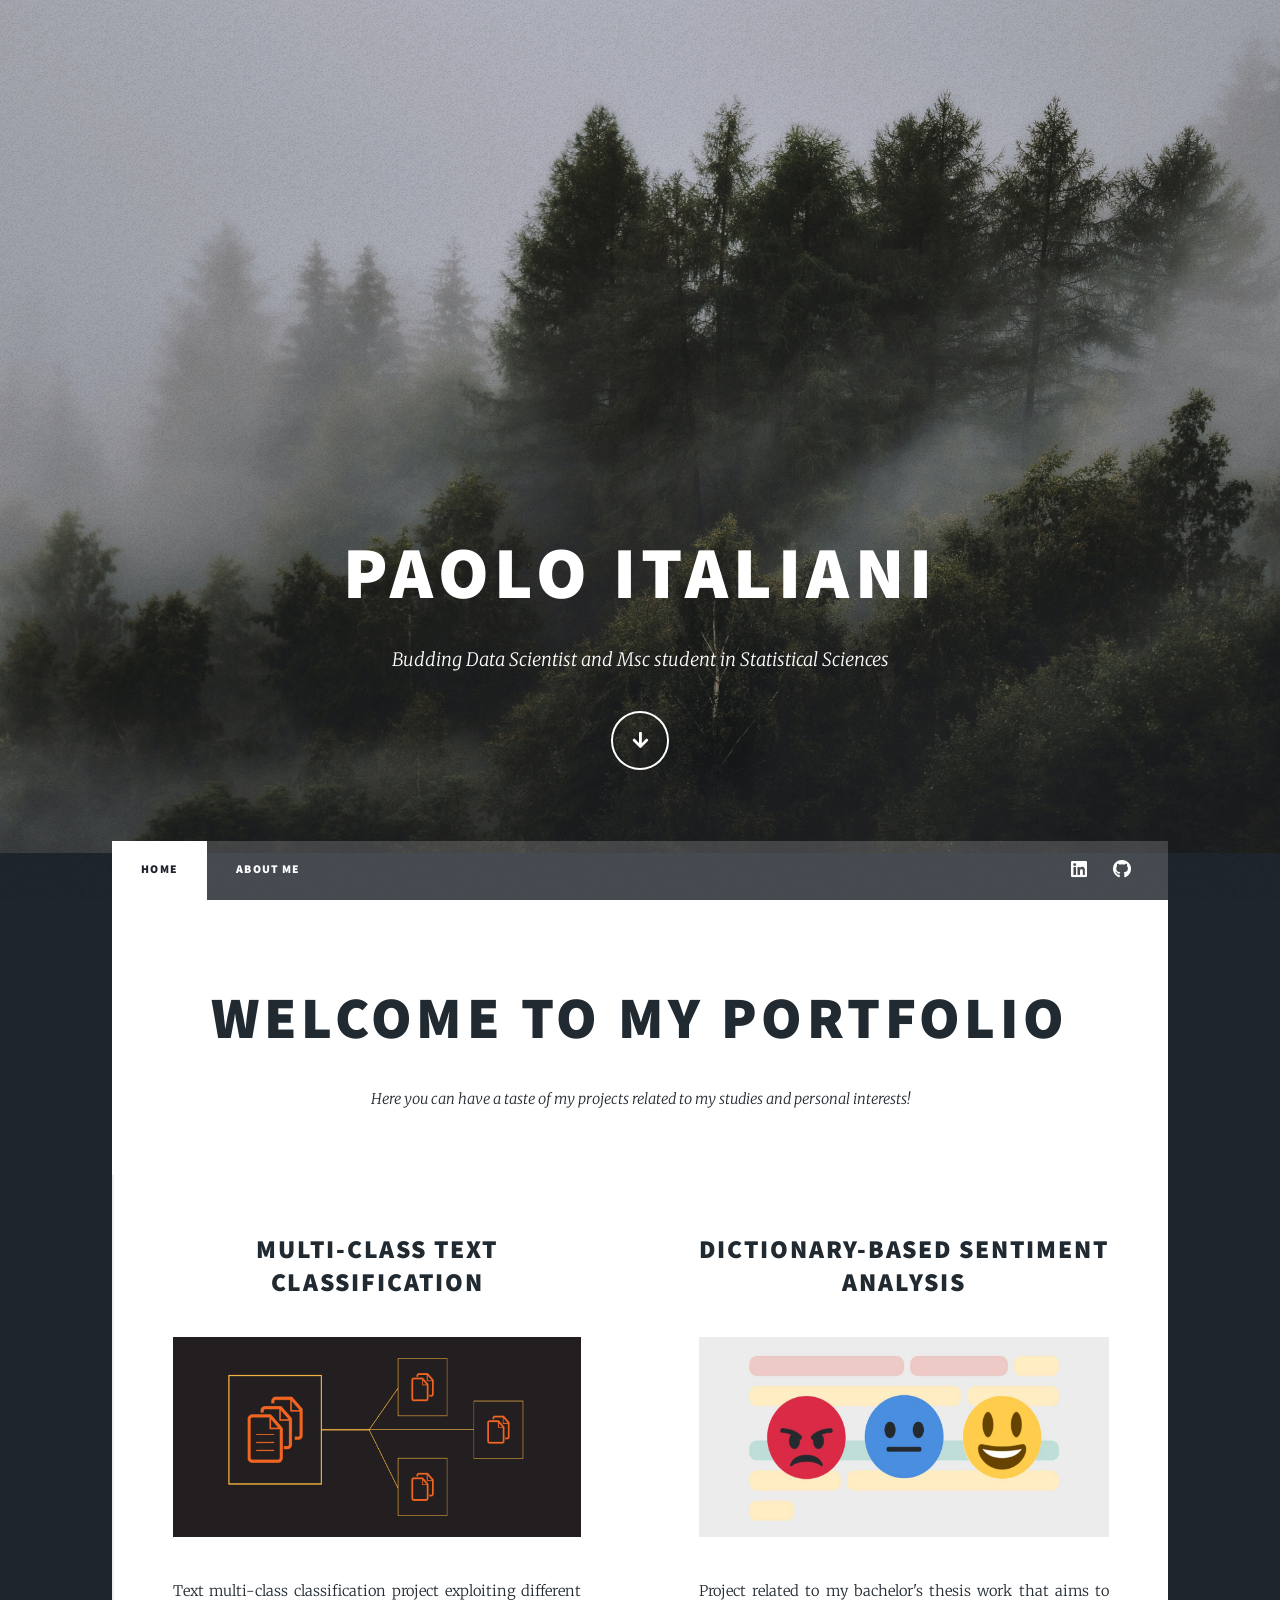
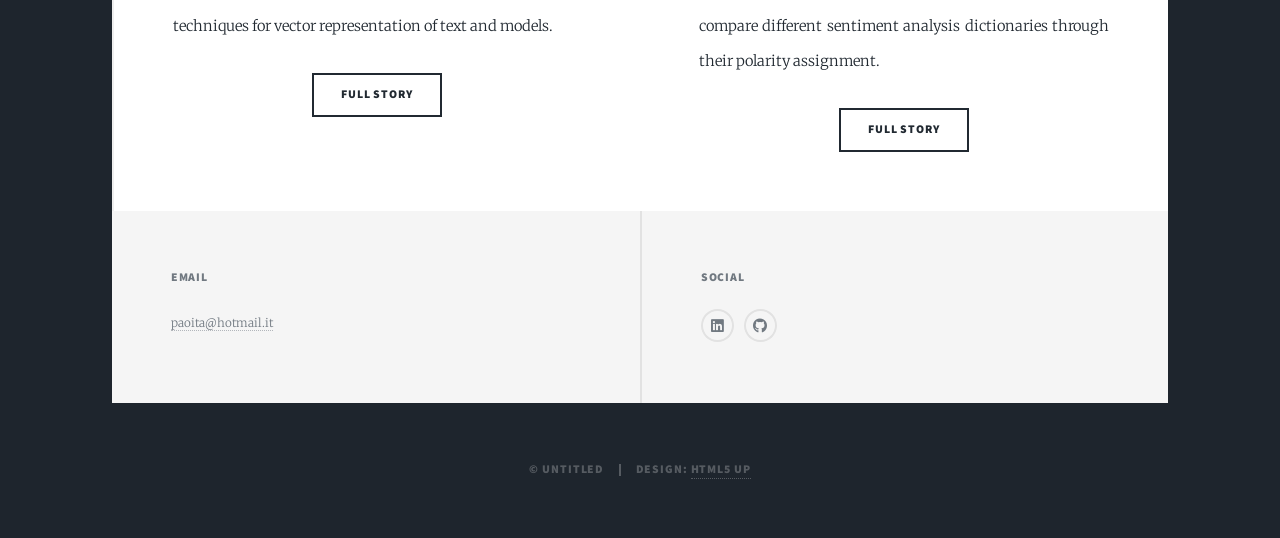
==== index.html @ e1da65ba "Add files via upload" ====
<!DOCTYPE HTML>
<!--
	Massively by HTML5 UP
	html5up.net | @ajlkn
	Free for personal and commercial use under the CCA 3.0 license (html5up.net/license)
-->
<html>
	<head>
		<title>Home</title>
		<meta charset="utf-8" />
		<meta name="viewport" content="width=device-width, initial-scale=1, user-scalable=no" />
		<link rel="stylesheet" href="assets/css/main.css" />
		<noscript><link rel="stylesheet" href="assets/css/noscript.css" /></noscript>
	</head>
	<body class="is-preload">

		<!-- Wrapper -->
			<div id="wrapper" class="fade-in">

				<!-- Intro -->
					<div id="intro">
						<h1>Paolo Italiani</h1>
						<p>Budding Data Scientist and Msc student in Statistical Sciences</p>
						<ul class="actions">
							<li><a href="#header" class="button icon solid solo fa-arrow-down scrolly">Continue</a></li>
						</ul>
					</div>

				

				<!-- Nav -->
					<nav id="nav">
						<ul class="links">
							<li class="active"><a href="index.html">home</a></li>
							<li><a href="about_me.html">about me</a></li>
						</ul>
						<ul class="icons">
							<li><a href="https://www.linkedin.com/in/paolo-italiani-957913203/" class="icon brands fa-linkedin"><span class="label">Linkedin</span></a></li>
							<li><a href="https://github.com/paoloitaliani" class="icon brands fa-github"><span class="label">GitHub</span></a></li>
						</ul>
					</nav>

				<!-- Main -->
				
					<div id="main">

						<!-- Featured Post -->
							<article class="post featured">
								<header class="major">
									<h2><a>Welcome to my portfolio</a></h2>
									<p>Here you can have a taste of my projects related to my studies and personal interests!<br />
									</p>
								</header>
								
							</article>

							
				

						<!-- Posts -->

						
							<section class="posts">
							
								<style>

									img {
										height: 200px; 
										
		
									}
								</style>

								<article>
									<header>
									
									
										
										<h2><a href="text_class.html">Multi-Class Text Classification<br />
										</a></h2>
									</header>
									<a href="text_class.html" class="image fit"><img src="images/Image1.jpg"  alt="" /></a>
									<p>Text multi-class classification project exploiting different techniques for vector representation of text and models.</p>
									<ul class="actions special">
										<li><a href="text_class.html" class="button">Full Story</a></li>
									</ul>
								</article>
								<article>
									<header>
										
										<h2><a href="sentanalysis.html">Dictionary-Based Sentiment Analysis</a></h2>
									</header>
									<a href="sentanalysis.html" class="image fit"><img src="images/image2.jpg"  alt="" /></a>
									<p>Project related to my bachelor's thesis work that aims to compare different sentiment analysis dictionaries through their polarity assignment.</p>
									<ul class="actions special">
										<li><a href="sentanalysis.html" class="button">Full Story</a></li>
									</ul>
								</article>
								
							</section>

						

					</div>

				<!-- Footer -->
					<footer id="footer">
						
							
					
							<section>
								<h3>Email</h3>
								<p><a href="#">paoita@hotmail.it</a></p>
							</section>
							<section>
								<h3>Social</h3>
								<ul class="icons alt">
									<li><a href="https://www.linkedin.com/in/paolo-italiani-957913203/" class="icon brands alt fa-linkedin"><span class="label">Linkedin</span></a></li>
									<li><a href="https://github.com/paoloitaliani" class="icon brands alt fa-github"><span class="label">GitHub</span></a></li>
								</ul>
							</section>
						</section>
					</footer>

				<!-- Copyright -->
					<div id="copyright">
						<ul><li>&copy; Untitled</li><li>Design: <a href="https://html5up.net">HTML5 UP</a></li></ul>
					</div>

			</div>

		<!-- Scripts -->
			<script src="assets/js/jquery.min.js"></script>
			<script src="assets/js/jquery.scrollex.min.js"></script>
			<script src="assets/js/jquery.scrolly.min.js"></script>
			<script src="assets/js/browser.min.js"></script>
			<script src="assets/js/breakpoints.min.js"></script>
			<script src="assets/js/util.js"></script>
			<script src="assets/js/main.js"></script>

	</body>
</html>
---- assets/css/main.css ----
@import url(fontawesome-all.min.css);
@import url("https://fonts.googleapis.com/css?family=Merriweather:300,700,300italic,700italic|Source+Sans+Pro:900");

/*
	Massively by HTML5 UP
	html5up.net | @ajlkn
	Free for personal and commercial use under the CCA 3.0 license (html5up.net/license)
*/

html, body, div, span, applet, object,
iframe, h1, h2, h3, h4, h5, h6, p, blockquote,
pre, a, abbr, acronym, address, big, cite,
code, del, dfn, em, img, ins, kbd, q, s, samp,
small, strike, strong, sub, sup, tt, var, b,
u, i, center, dl, dt, dd, ol, ul, li, fieldset,
form, label, legend, table, caption, tbody,
tfoot, thead, tr, th, td, article, aside,
canvas, details, embed, figure, figcaption,
footer, header, hgroup, menu, nav, output, ruby,
section, summary, time, mark, audio, video {
	margin: 0;
	padding: 0;
	border: 0;
	font-size: 100%;
	font: inherit;
	vertical-align: baseline;}

article, aside, details, figcaption, figure,
footer, header, hgroup, menu, nav, section {
	display: block;}

body {
	line-height: 1;
}

ol, ul {
	list-style: none;
}

blockquote, q {
	quotes: none;
}

	blockquote:before, blockquote:after, q:before, q:after {
		content: '';
		content: none;
	}

table {
	border-collapse: collapse;
	border-spacing: 0;
}

body {
	-webkit-text-size-adjust: none;
}

mark {
	background-color: transparent;
	color: inherit;
}

input::-moz-focus-inner {
	border: 0;
	padding: 0;
}

input, select, textarea {
	-moz-appearance: none;
	-webkit-appearance: none;
	-ms-appearance: none;
	appearance: none;
}

/* Basic */

	@-ms-viewport {
		width: device-width;
	}

	body {
		-ms-overflow-style: scrollbar;
	}

	@media screen and (max-width: 480px) {

		html, body {
			min-width: 320px;
		}

	}

	html {
		box-sizing: border-box;
	}

	*, *:before, *:after {
		box-sizing: inherit;
	}

	body {
		background-color: #1e252d;
	}

		body.is-preload *, body.is-preload *:before, body.is-preload *:after {
			-moz-animation: none !important;
			-webkit-animation: none !important;
			-ms-animation: none !important;
			animation: none !important;
			-moz-transition: none !important;
			-webkit-transition: none !important;
			-ms-transition: none !important;
			transition: none !important;
		}

/* Type */

	html {
		font-size: 16pt;
	}

		@media screen and (max-width: 1680px) {

			html {
				font-size: 12pt;
			}

		}

		@media screen and (max-width: 1280px) {

			html {
				font-size: 11pt;
			}

		}

		@media screen and (max-width: 360px) {

			html {
				font-size: 10pt;
			}

		}

	body {
		color: #212931;
	}

	body, input, select, textarea {
		font-family: "Merriweather", Georgia, serif;
		font-weight: 300;
		font-size: 1rem;
		line-height: 2.375;
	}

	a {
		-moz-transition: color 0.2s ease-in-out, background-color 0.2s ease-in-out, border-color 0.2s ease-in-out, box-shadow 0.2s ease-in-out;
		-webkit-transition: color 0.2s ease-in-out, background-color 0.2s ease-in-out, border-color 0.2s ease-in-out, box-shadow 0.2s ease-in-out;
		-ms-transition: color 0.2s ease-in-out, background-color 0.2s ease-in-out, border-color 0.2s ease-in-out, box-shadow 0.2s ease-in-out;
		transition: color 0.2s ease-in-out, background-color 0.2s ease-in-out, border-color 0.2s ease-in-out, box-shadow 0.2s ease-in-out;
		border-bottom: dotted 1px;
		text-decoration: none;
	}

		a:hover {
			border-bottom-color: transparent;
		}

	strong, b {
		font-weight: 600;
	}

	em, i {
		font-style: italic;
	}

	p {
		text-align: justify;
		margin: 0 0 2rem 0;
	}

	h1, h2, h3, h4, h5, h6 {
		font-family: "Source Sans Pro", Helvetica, sans-serif;
		font-weight: 900;
		line-height: 1.5;
		letter-spacing: 0.075em;
		text-transform: uppercase;
		margin: 0 0 1rem 0;
	}

		h1 a, h2 a, h3 a, h4 a, h5 a, h6 a {
			border-bottom: 0;
			color: inherit;
			text-decoration: none;
		}

	h1 {
		font-size: 4rem;
		line-height: 1.1;
		margin: 0 0 2rem 0;
	}

	h2 {
		font-size: 1.75rem;
		line-height: 1.3;
		margin: 0 0 1.5rem 0;
	}

	h3 {
		font-size: 1.25rem;
		margin: 0 0 1.5rem 0;
	}

	h4 {
		font-size: 1rem;
	}

	h5 {
		font-size: 0.9rem;
	}

	h6 {
		font-size: 0.8rem;
	}

	sub {
		font-size: 0.8rem;
		position: relative;
		top: 0.5rem;
	}

	sup {
		font-size: 0.8rem;
		position: relative;
		top: -0.5rem;
	}

	blockquote {
		border-left: solid 4px;
		font-style: italic;
		margin: 0 0 2rem 0;
		padding: 0.5rem 0 0.5rem 2rem;
	}

	code {
		border: solid 2px;
		font-family: "Courier New", monospace;
		font-size: 0.9rem;
		margin: 0 0.25rem;
		padding: 0.25rem 0.65rem;
	}

	pre {
		-webkit-overflow-scrolling: touch;
		font-family: "Courier New", monospace;
		font-size: 0.9rem;
		margin: 0 0 2rem 0;
	}

		pre code {
			display: block;
			line-height: 1.75;
			padding: 1rem 1.5rem;
			overflow-x: auto;
		}

	hr {
		border: 0;
		border-bottom: solid 2px;
		margin: 3rem 0;
	}

		hr.major {
			margin: 5rem 0;
		}

	.align-left {
		text-align: left;
	}

	.align-center {
		text-align: center;
	}

	.align-right {
		text-align: right;
	}

	input, select, textarea {
		color: #212931;
	}

	a {
		color: #212931;
		border-bottom-color: rgba(33, 41, 49, 0.5);
	}

		a:hover {
			border-bottom-color: transparent;
			color: #18bfef !important;
		}

	strong, b {
		color: #212931;
	}

	h1, h2, h3, h4, h5, h6 {
		color: #212931;
	}

	blockquote {
		border-left-color: #eeeeee;
	}

	code {
		background: rgba(220, 220, 220, 0.25);
		border-color: #eeeeee;
	}

	hr {
		border-bottom-color: #eeeeee;
	}

/* Row */

	.row {
		display: flex;
		flex-wrap: wrap;
		box-sizing: border-box;
		align-items: stretch;
	}

		.row > * {
			box-sizing: border-box;
		}

		.row.gtr-uniform > * > :last-child {
			margin-bottom: 0;
		}

		.row.aln-left {
			justify-content: flex-start;
		}

		.row.aln-center {
			justify-content: center;
		}

		.row.aln-right {
			justify-content: flex-end;
		}

		.row.aln-top {
			align-items: flex-start;
		}

		.row.aln-middle {
			align-items: center;
		}

		.row.aln-bottom {
			align-items: flex-end;
		}

		.row > .imp {
			order: -1;
		}

		

		.row.gtr-0 {
			margin-top: 0;
			margin-left: 0rem;
		}

			.row.gtr-0 > * {
				padding: 0 0 0 0rem;
			}

			.row.gtr-0.gtr-uniform {
				margin-top: 0rem;
			}

				.row.gtr-0.gtr-uniform > * {
					padding-top: 0rem;
				}

		.row.gtr-25 {
			margin-top: 0;
			margin-left: -0.375rem;
		}

			.row.gtr-25 > * {
				padding: 0 0 0 0.375rem;
			}

			.row.gtr-25.gtr-uniform {
				margin-top: -0.375rem;
			}

				.row.gtr-25.gtr-uniform > * {
					padding-top: 0.375rem;
				}

		.row.gtr-50 {
			margin-top: 0;
			margin-left: -0.75rem;
		}

			.row.gtr-50 > * {
				padding: 0 0 0 0.75rem;
			}

			.row.gtr-50.gtr-uniform {
				margin-top: -0.75rem;
			}

				.row.gtr-50.gtr-uniform > * {
					padding-top: 0.75rem;
				}

		.row {
			margin-top: 0;
			margin-left: -1.5rem;
		}

			.row > * {
				padding: 0 0 0 1.5rem;
			}

			.row.gtr-uniform {
				margin-top: -1.5rem;
			}

				.row.gtr-uniform > * {
					padding-top: 1.5rem;
				}

		.row.gtr-150 {
			margin-top: 0;
			margin-left: -2.25rem;
		}

			.row.gtr-150 > * {
				padding: 0 0 0 2.25rem;
			}

			.row.gtr-150.gtr-uniform {
				margin-top: -2.25rem;
			}

				.row.gtr-150.gtr-uniform > * {
					padding-top: 2.25rem;
				}

		.row.gtr-200 {
			margin-top: 0;
			margin-left: -3rem;
		}

			.row.gtr-200 > * {
				padding: 0 0 0 3rem;
			}

			.row.gtr-200.gtr-uniform {
				margin-top: -3rem;
			}

				.row.gtr-200.gtr-uniform > * {
					padding-top: 3rem;
				}

		@media screen and (max-width: 1680px) {

			.row {
				display: flex;
				flex-wrap: wrap;
				box-sizing: border-box;
				align-items: stretch;
			}

				.row > * {
					box-sizing: border-box;
				}

				.row.gtr-uniform > * > :last-child {
					margin-bottom: 0;
				}

				.row.aln-left {
					justify-content: flex-start;
				}

				.row.aln-center {
					justify-content: center;
				}

				.row.aln-right {
					justify-content: flex-end;
				}

				.row.aln-top {
					align-items: flex-start;
				}

				.row.aln-middle {
					align-items: center;
				}

				.row.aln-bottom {
					align-items: flex-end;
				}

				.row > .imp-xlarge {
					order: -1;
				}

				.row > .col-1-xlarge {
					width: 8.33333%;
				}

				.row > .off-1-xlarge {
					margin-left: 8.33333%;
				}

				.row > .col-2-xlarge {
					width: 16.66667%;
				}

				.row > .off-2-xlarge {
					margin-left: 16.66667%;
				}

				.row > .col-3-xlarge {
					width: 25%;
				}

				.row > .off-3-xlarge {
					margin-left: 25%;
				}

				.row > .col-4-xlarge {
					width: 33.33333%;
				}

				.row > .off-4-xlarge {
					margin-left: 33.33333%;
				}

				.row > .col-5-xlarge {
					width: 41.66667%;
				}

				.row > .off-5-xlarge {
					margin-left: 41.66667%;
				}

				.row > .col-6-xlarge {
					width: 50%;
				}

				.row > .off-6-xlarge {
					margin-left: 50%;
				}

				.row > .col-7-xlarge {
					width: 58.33333%;
				}

				.row > .off-7-xlarge {
					margin-left: 58.33333%;
				}

				.row > .col-8-xlarge {
					width: 66.66667%;
				}

				.row > .off-8-xlarge {
					margin-left: 66.66667%;
				}

				.row > .col-9-xlarge {
					width: 75%;
				}

				.row > .off-9-xlarge {
					margin-left: 75%;
				}

				.row > .col-10-xlarge {
					width: 83.33333%;
				}

				.row > .off-10-xlarge {
					margin-left: 83.33333%;
				}

				.row > .col-11-xlarge {
					width: 91.66667%;
				}

				.row > .off-11-xlarge {
					margin-left: 91.66667%;
				}

				.row > .col-12-xlarge {
					width: 100%;
				}

				.row > .off-12-xlarge {
					margin-left: 100%;
				}

				.row.gtr-0 {
					margin-top: 0;
					margin-left: 0rem;
				}

					.row.gtr-0 > * {
						padding: 0 0 0 0rem;
					}

					.row.gtr-0.gtr-uniform {
						margin-top: 0rem;
					}

						.row.gtr-0.gtr-uniform > * {
							padding-top: 0rem;
						}

				.row.gtr-25 {
					margin-top: 0;
					margin-left: -0.375rem;
				}

					.row.gtr-25 > * {
						padding: 0 0 0 0.375rem;
					}

					.row.gtr-25.gtr-uniform {
						margin-top: -0.375rem;
					}

						.row.gtr-25.gtr-uniform > * {
							padding-top: 0.375rem;
						}

				.row.gtr-50 {
					margin-top: 0;
					margin-left: -0.75rem;
				}

					.row.gtr-50 > * {
						padding: 0 0 0 0.75rem;
					}

					.row.gtr-50.gtr-uniform {
						margin-top: -0.75rem;
					}

						.row.gtr-50.gtr-uniform > * {
							padding-top: 0.75rem;
						}

				.row {
					margin-top: 0;
					margin-left: -1.5rem;
				}

					.row > * {
						padding: 0 0 0 1.5rem;
					}

					.row.gtr-uniform {
						margin-top: -1.5rem;
					}

						.row.gtr-uniform > * {
							padding-top: 1.5rem;
						}

				.row.gtr-150 {
					margin-top: 0;
					margin-left: -2.25rem;
				}

					.row.gtr-150 > * {
						padding: 0 0 0 2.25rem;
					}

					.row.gtr-150.gtr-uniform {
						margin-top: -2.25rem;
					}

						.row.gtr-150.gtr-uniform > * {
							padding-top: 2.25rem;
						}

				.row.gtr-200 {
					margin-top: 0;
					margin-left: -3rem;
				}

					.row.gtr-200 > * {
						padding: 0 0 0 3rem;
					}

					.row.gtr-200.gtr-uniform {
						margin-top: -3rem;
					}

						.row.gtr-200.gtr-uniform > * {
							padding-top: 3rem;
						}

		}

		@media screen and (max-width: 1280px) {

			.row {
				display: flex;
				flex-wrap: wrap;
				box-sizing: border-box;
				align-items: stretch;
			}

				.row > * {
					box-sizing: border-box;
				}

				.row.gtr-uniform > * > :last-child {
					margin-bottom: 0;
				}

				.row.aln-left {
					justify-content: flex-start;
				}

				.row.aln-center {
					justify-content: center;
				}

				.row.aln-right {
					justify-content: flex-end;
				}

				.row.aln-top {
					align-items: flex-start;
				}

				.row.aln-middle {
					align-items: center;
				}

				.row.aln-bottom {
					align-items: flex-end;
				}

				.row > .imp-large {
					order: -1;
				}

				.row > .col-1-large {
					width: 8.33333%;
				}

				.row > .off-1-large {
					margin-left: 8.33333%;
				}

				.row > .col-2-large {
					width: 16.66667%;
				}

				.row > .off-2-large {
					margin-left: 16.66667%;
				}

				.row > .col-3-large {
					width: 25%;
				}

				.row > .off-3-large {
					margin-left: 25%;
				}

				.row > .col-4-large {
					width: 33.33333%;
				}

				.row > .off-4-large {
					margin-left: 33.33333%;
				}

				.row > .col-5-large {
					width: 41.66667%;
				}

				.row > .off-5-large {
					margin-left: 41.66667%;
				}

				.row > .col-6-large {
					width: 50%;
				}

				.row > .off-6-large {
					margin-left: 50%;
				}

				.row > .col-7-large {
					width: 58.33333%;
				}

				.row > .off-7-large {
					margin-left: 58.33333%;
				}

				.row > .col-8-large {
					width: 66.66667%;
				}

				.row > .off-8-large {
					margin-left: 66.66667%;
				}

				.row > .col-9-large {
					width: 75%;
				}

				.row > .off-9-large {
					margin-left: 75%;
				}

				.row > .col-10-large {
					width: 83.33333%;
				}

				.row > .off-10-large {
					margin-left: 83.33333%;
				}

				.row > .col-11-large {
					width: 91.66667%;
				}

				.row > .off-11-large {
					margin-left: 91.66667%;
				}

				.row > .col-12-large {
					width: 100%;
				}

				.row > .off-12-large {
					margin-left: 100%;
				}

				.row.gtr-0 {
					margin-top: 0;
					margin-left: 0rem;
				}

					.row.gtr-0 > * {
						padding: 0 0 0 0rem;
					}

					.row.gtr-0.gtr-uniform {
						margin-top: 0rem;
					}

						.row.gtr-0.gtr-uniform > * {
							padding-top: 0rem;
						}

				.row.gtr-25 {
					margin-top: 0;
					margin-left: -0.375rem;
				}

					.row.gtr-25 > * {
						padding: 0 0 0 0.375rem;
					}

					.row.gtr-25.gtr-uniform {
						margin-top: -0.375rem;
					}

						.row.gtr-25.gtr-uniform > * {
							padding-top: 0.375rem;
						}

				.row.gtr-50 {
					margin-top: 0;
					margin-left: -0.75rem;
				}

					.row.gtr-50 > * {
						padding: 0 0 0 0.75rem;
					}

					.row.gtr-50.gtr-uniform {
						margin-top: -0.75rem;
					}

						.row.gtr-50.gtr-uniform > * {
							padding-top: 0.75rem;
						}

				.row {
					margin-top: 0;
					margin-left: -1.5rem;
				}

					.row > * {
						padding: 0 0 0 1.5rem;
					}

					.row.gtr-uniform {
						margin-top: -1.5rem;
					}

						.row.gtr-uniform > * {
							padding-top: 1.5rem;
						}

				.row.gtr-150 {
					margin-top: 0;
					margin-left: -2.25rem;
				}

					.row.gtr-150 > * {
						padding: 0 0 0 2.25rem;
					}

					.row.gtr-150.gtr-uniform {
						margin-top: -2.25rem;
					}

						.row.gtr-150.gtr-uniform > * {
							padding-top: 2.25rem;
						}

				.row.gtr-200 {
					margin-top: 0;
					margin-left: -3rem;
				}

					.row.gtr-200 > * {
						padding: 0 0 0 3rem;
					}

					.row.gtr-200.gtr-uniform {
						margin-top: -3rem;
					}

						.row.gtr-200.gtr-uniform > * {
							padding-top: 3rem;
						}

		}

		@media screen and (max-width: 980px) {

			.row {
				display: flex;
				flex-wrap: wrap;
				box-sizing: border-box;
				align-items: stretch;
			}

				.row > * {
					box-sizing: border-box;
				}

				.row.gtr-uniform > * > :last-child {
					margin-bottom: 0;
				}

				.row.aln-left {
					justify-content: flex-start;
				}

				.row.aln-center {
					justify-content: center;
				}

				.row.aln-right {
					justify-content: flex-end;
				}

				.row.aln-top {
					align-items: flex-start;
				}

				.row.aln-middle {
					align-items: center;
				}

				.row.aln-bottom {
					align-items: flex-end;
				}

				.row > .imp-medium {
					order: -1;
				}

				.row > .col-1-medium {
					width: 8.33333%;
				}

				.row > .off-1-medium {
					margin-left: 8.33333%;
				}

				.row > .col-2-medium {
					width: 16.66667%;
				}

				.row > .off-2-medium {
					margin-left: 16.66667%;
				}

				.row > .col-3-medium {
					width: 25%;
				}

				.row > .off-3-medium {
					margin-left: 25%;
				}

				.row > .col-4-medium {
					width: 33.33333%;
				}

				.row > .off-4-medium {
					margin-left: 33.33333%;
				}

				.row > .col-5-medium {
					width: 41.66667%;
				}

				.row > .off-5-medium {
					margin-left: 41.66667%;
				}

				.row > .col-6-medium {
					width: 50%;
				}

				.row > .off-6-medium {
					margin-left: 50%;
				}

				.row > .col-7-medium {
					width: 58.33333%;
				}

				.row > .off-7-medium {
					margin-left: 58.33333%;
				}

				.row > .col-8-medium {
					width: 66.66667%;
				}

				.row > .off-8-medium {
					margin-left: 66.66667%;
				}

				.row > .col-9-medium {
					width: 75%;
				}

				.row > .off-9-medium {
					margin-left: 75%;
				}

				.row > .col-10-medium {
					width: 83.33333%;
				}

				.row > .off-10-medium {
					margin-left: 83.33333%;
				}

				.row > .col-11-medium {
					width: 91.66667%;
				}

				.row > .off-11-medium {
					margin-left: 91.66667%;
				}

				.row > .col-12-medium {
					width: 100%;
				}

				.row > .off-12-medium {
					margin-left: 100%;
				}

				.row.gtr-0 {
					margin-top: 0;
					margin-left: 0rem;
				}

					.row.gtr-0 > * {
						padding: 0 0 0 0rem;
					}

					.row.gtr-0.gtr-uniform {
						margin-top: 0rem;
					}

						.row.gtr-0.gtr-uniform > * {
							padding-top: 0rem;
						}

				.row.gtr-25 {
					margin-top: 0;
					margin-left: -0.375rem;
				}

					.row.gtr-25 > * {
						padding: 0 0 0 0.375rem;
					}

					.row.gtr-25.gtr-uniform {
						margin-top: -0.375rem;
					}

						.row.gtr-25.gtr-uniform > * {
							padding-top: 0.375rem;
						}

				.row.gtr-50 {
					margin-top: 0;
					margin-left: -0.75rem;
				}

					.row.gtr-50 > * {
						padding: 0 0 0 0.75rem;
					}

					.row.gtr-50.gtr-uniform {
						margin-top: -0.75rem;
					}

						.row.gtr-50.gtr-uniform > * {
							padding-top: 0.75rem;
						}

				.row {
					margin-top: 0;
					margin-left: -1.5rem;
				}

					.row > * {
						padding: 0 0 0 1.5rem;
					}

					.row.gtr-uniform {
						margin-top: -1.5rem;
					}

						.row.gtr-uniform > * {
							padding-top: 1.5rem;
						}

				.row.gtr-150 {
					margin-top: 0;
					margin-left: -2.25rem;
				}

					.row.gtr-150 > * {
						padding: 0 0 0 2.25rem;
					}

					.row.gtr-150.gtr-uniform {
						margin-top: -2.25rem;
					}

						.row.gtr-150.gtr-uniform > * {
							padding-top: 2.25rem;
						}

				.row.gtr-200 {
					margin-top: 0;
					margin-left: -3rem;
				}

					.row.gtr-200 > * {
						padding: 0 0 0 3rem;
					}

					.row.gtr-200.gtr-uniform {
						margin-top: -3rem;
					}

						.row.gtr-200.gtr-uniform > * {
							padding-top: 3rem;
						}

		}

		@media screen and (max-width: 736px) {

			.row {
				display: flex;
				flex-wrap: wrap;
				box-sizing: border-box;
				align-items: stretch;
			}

				.row > * {
					box-sizing: border-box;
				}

				.row.gtr-uniform > * > :last-child {
					margin-bottom: 0;
				}

				.row.aln-left {
					justify-content: flex-start;
				}

				.row.aln-center {
					justify-content: center;
				}

				.row.aln-right {
					justify-content: flex-end;
				}

				.row.aln-top {
					align-items: flex-start;
				}

				.row.aln-middle {
					align-items: center;
				}

				.row.aln-bottom {
					align-items: flex-end;
				}

				.row > .imp-small {
					order: -1;
				}

				.row > .col-1-small {
					width: 8.33333%;
				}

				.row > .off-1-small {
					margin-left: 8.33333%;
				}

				.row > .col-2-small {
					width: 16.66667%;
				}

				.row > .off-2-small {
					margin-left: 16.66667%;
				}

				.row > .col-3-small {
					width: 25%;
				}

				.row > .off-3-small {
					margin-left: 25%;
				}

				.row > .col-4-small {
					width: 33.33333%;
				}

				.row > .off-4-small {
					margin-left: 33.33333%;
				}

				.row > .col-5-small {
					width: 41.66667%;
				}

				.row > .off-5-small {
					margin-left: 41.66667%;
				}

				.row > .col-6-small {
					width: 50%;
				}

				.row > .off-6-small {
					margin-left: 50%;
				}

				.row > .col-7-small {
					width: 58.33333%;
				}

				.row > .off-7-small {
					margin-left: 58.33333%;
				}

				.row > .col-8-small {
					width: 66.66667%;
				}

				.row > .off-8-small {
					margin-left: 66.66667%;
				}

				.row > .col-9-small {
					width: 75%;
				}

				.row > .off-9-small {
					margin-left: 75%;
				}

				.row > .col-10-small {
					width: 83.33333%;
				}

				.row > .off-10-small {
					margin-left: 83.33333%;
				}

				.row > .col-11-small {
					width: 91.66667%;
				}

				.row > .off-11-small {
					margin-left: 91.66667%;
				}

				.row > .col-12-small {
					width: 100%;
				}

				.row > .off-12-small {
					margin-left: 100%;
				}

				.row.gtr-0 {
					margin-top: 0;
					margin-left: 0rem;
				}

					.row.gtr-0 > * {
						padding: 0 0 0 0rem;
					}

					.row.gtr-0.gtr-uniform {
						margin-top: 0rem;
					}

						.row.gtr-0.gtr-uniform > * {
							padding-top: 0rem;
						}

				.row.gtr-25 {
					margin-top: 0;
					margin-left: -0.375rem;
				}

					.row.gtr-25 > * {
						padding: 0 0 0 0.375rem;
					}

					.row.gtr-25.gtr-uniform {
						margin-top: -0.375rem;
					}

						.row.gtr-25.gtr-uniform > * {
							padding-top: 0.375rem;
						}

				.row.gtr-50 {
					margin-top: 0;
					margin-left: -0.75rem;
				}

					.row.gtr-50 > * {
						padding: 0 0 0 0.75rem;
					}

					.row.gtr-50.gtr-uniform {
						margin-top: -0.75rem;
					}

						.row.gtr-50.gtr-uniform > * {
							padding-top: 0.75rem;
						}

				.row {
					margin-top: 0;
					margin-left: -1.5rem;
				}

					.row > * {
						padding: 0 0 0 1.5rem;
					}

					.row.gtr-uniform {
						margin-top: -1.5rem;
					}

						.row.gtr-uniform > * {
							padding-top: 1.5rem;
						}

				.row.gtr-150 {
					margin-top: 0;
					margin-left: -2.25rem;
				}

					.row.gtr-150 > * {
						padding: 0 0 0 2.25rem;
					}

					.row.gtr-150.gtr-uniform {
						margin-top: -2.25rem;
					}

						.row.gtr-150.gtr-uniform > * {
							padding-top: 2.25rem;
						}

				.row.gtr-200 {
					margin-top: 0;
					margin-left: -3rem;
				}

					.row.gtr-200 > * {
						padding: 0 0 0 3rem;
					}

					.row.gtr-200.gtr-uniform {
						margin-top: -3rem;
					}

						.row.gtr-200.gtr-uniform > * {
							padding-top: 3rem;
						}

		}

		@media screen and (max-width: 480px) {

			.row {
				display: flex;
				flex-wrap: wrap;
				box-sizing: border-box;
				align-items: stretch;
			}

				.row > * {
					box-sizing: border-box;
				}

				.row.gtr-uniform > * > :last-child {
					margin-bottom: 0;
				}

				.row.aln-left {
					justify-content: flex-start;
				}

				.row.aln-center {
					justify-content: center;
				}

				.row.aln-right {
					justify-content: flex-end;
				}

				.row.aln-top {
					align-items: flex-start;
				}

				.row.aln-middle {
					align-items: center;
				}

				.row.aln-bottom {
					align-items: flex-end;
				}

				.row > .imp-xsmall {
					order: -1;
				}

				.row > .col-1-xsmall {
					width: 8.33333%;
				}

				.row > .off-1-xsmall {
					margin-left: 8.33333%;
				}

				.row > .col-2-xsmall {
					width: 16.66667%;
				}

				.row > .off-2-xsmall {
					margin-left: 16.66667%;
				}

				.row > .col-3-xsmall {
					width: 25%;
				}

				.row > .off-3-xsmall {
					margin-left: 25%;
				}

				.row > .col-4-xsmall {
					width: 33.33333%;
				}

				.row > .off-4-xsmall {
					margin-left: 33.33333%;
				}

				.row > .col-5-xsmall {
					width: 41.66667%;
				}

				.row > .off-5-xsmall {
					margin-left: 41.66667%;
				}

				.row > .col-6-xsmall {
					width: 50%;
				}

				.row > .off-6-xsmall {
					margin-left: 50%;
				}

				.row > .col-7-xsmall {
					width: 58.33333%;
				}

				.row > .off-7-xsmall {
					margin-left: 58.33333%;
				}

				.row > .col-8-xsmall {
					width: 66.66667%;
				}

				.row > .off-8-xsmall {
					margin-left: 66.66667%;
				}

				.row > .col-9-xsmall {
					width: 75%;
				}

				.row > .off-9-xsmall {
					margin-left: 75%;
				}

				.row > .col-10-xsmall {
					width: 83.33333%;
				}

				.row > .off-10-xsmall {
					margin-left: 83.33333%;
				}

				.row > .col-11-xsmall {
					width: 91.66667%;
				}

				.row > .off-11-xsmall {
					margin-left: 91.66667%;
				}

				.row > .col-12-xsmall {
					width: 100%;
				}

				.row > .off-12-xsmall {
					margin-left: 100%;
				}

				.row.gtr-0 {
					margin-top: 0;
					margin-left: 0rem;
				}

					.row.gtr-0 > * {
						padding: 0 0 0 0rem;
					}

					.row.gtr-0.gtr-uniform {
						margin-top: 0rem;
					}

						.row.gtr-0.gtr-uniform > * {
							padding-top: 0rem;
						}

				.row.gtr-25 {
					margin-top: 0;
					margin-left: -0.375rem;
				}

					.row.gtr-25 > * {
						padding: 0 0 0 0.375rem;
					}

					.row.gtr-25.gtr-uniform {
						margin-top: -0.375rem;
					}

						.row.gtr-25.gtr-uniform > * {
							padding-top: 0.375rem;
						}

				.row.gtr-50 {
					margin-top: 0;
					margin-left: -0.75rem;
				}

					.row.gtr-50 > * {
						padding: 0 0 0 0.75rem;
					}

					.row.gtr-50.gtr-uniform {
						margin-top: -0.75rem;
					}

						.row.gtr-50.gtr-uniform > * {
							padding-top: 0.75rem;
						}

				.row {
					margin-top: 0;
					margin-left: -1.5rem;
				}

					.row > * {
						padding: 0 0 0 1.5rem;
					}

					.row.gtr-uniform {
						margin-top: -1.5rem;
					}

						.row.gtr-uniform > * {
							padding-top: 1.5rem;
						}

				.row.gtr-150 {
					margin-top: 0;
					margin-left: -2.25rem;
				}

					.row.gtr-150 > * {
						padding: 0 0 0 2.25rem;
					}

					.row.gtr-150.gtr-uniform {
						margin-top: -2.25rem;
					}

						.row.gtr-150.gtr-uniform > * {
							padding-top: 2.25rem;
						}

				.row.gtr-200 {
					margin-top: 0;
					margin-left: -3rem;
				}

					.row.gtr-200 > * {
						padding: 0 0 0 3rem;
					}

					.row.gtr-200.gtr-uniform {
						margin-top: -3rem;
					}

						.row.gtr-200.gtr-uniform > * {
							padding-top: 3rem;
						}

		}

		@media screen and (max-width: 360px) {

			.row {
				display: flex;
				flex-wrap: wrap;
				box-sizing: border-box;
				align-items: stretch;
			}

				.row > * {
					box-sizing: border-box;
				}

				.row.gtr-uniform > * > :last-child {
					margin-bottom: 0;
				}

				.row.aln-left {
					justify-content: flex-start;
				}

				.row.aln-center {
					justify-content: center;
				}

				.row.aln-right {
					justify-content: flex-end;
				}

				.row.aln-top {
					align-items: flex-start;
				}

				.row.aln-middle {
					align-items: center;
				}

				.row.aln-bottom {
					align-items: flex-end;
				}

				.row > .imp-xxsmall {
					order: -1;
				}

				.row > .col-1-xxsmall {
					width: 8.33333%;
				}

				.row > .off-1-xxsmall {
					margin-left: 8.33333%;
				}

				.row > .col-2-xxsmall {
					width: 16.66667%;
				}

				.row > .off-2-xxsmall {
					margin-left: 16.66667%;
				}

				.row > .col-3-xxsmall {
					width: 25%;
				}

				.row > .off-3-xxsmall {
					margin-left: 25%;
				}

				.row > .col-4-xxsmall {
					width: 33.33333%;
				}

				.row > .off-4-xxsmall {
					margin-left: 33.33333%;
				}

				.row > .col-5-xxsmall {
					width: 41.66667%;
				}

				.row > .off-5-xxsmall {
					margin-left: 41.66667%;
				}

				.row > .col-6-xxsmall {
					width: 50%;
				}

				.row > .off-6-xxsmall {
					margin-left: 50%;
				}

				.row > .col-7-xxsmall {
					width: 58.33333%;
				}

				.row > .off-7-xxsmall {
					margin-left: 58.33333%;
				}

				.row > .col-8-xxsmall {
					width: 66.66667%;
				}

				.row > .off-8-xxsmall {
					margin-left: 66.66667%;
				}

				.row > .col-9-xxsmall {
					width: 75%;
				}

				.row > .off-9-xxsmall {
					margin-left: 75%;
				}

				.row > .col-10-xxsmall {
					width: 83.33333%;
				}

				.row > .off-10-xxsmall {
					margin-left: 83.33333%;
				}

				.row > .col-11-xxsmall {
					width: 91.66667%;
				}

				.row > .off-11-xxsmall {
					margin-left: 91.66667%;
				}

				.row > .col-12-xxsmall {
					width: 100%;
				}

				.row > .off-12-xxsmall {
					margin-left: 100%;
				}

				.row.gtr-0 {
					margin-top: 0;
					margin-left: 0rem;
				}

					.row.gtr-0 > * {
						padding: 0 0 0 0rem;
					}

					.row.gtr-0.gtr-uniform {
						margin-top: 0rem;
					}

						.row.gtr-0.gtr-uniform > * {
							padding-top: 0rem;
						}

				.row.gtr-25 {
					margin-top: 0;
					margin-left: -0.375rem;
				}

					.row.gtr-25 > * {
						padding: 0 0 0 0.375rem;
					}

					.row.gtr-25.gtr-uniform {
						margin-top: -0.375rem;
					}

						.row.gtr-25.gtr-uniform > * {
							padding-top: 0.375rem;
						}

				.row.gtr-50 {
					margin-top: 0;
					margin-left: -0.75rem;
				}

					.row.gtr-50 > * {
						padding: 0 0 0 0.75rem;
					}

					.row.gtr-50.gtr-uniform {
						margin-top: -0.75rem;
					}

						.row.gtr-50.gtr-uniform > * {
							padding-top: 0.75rem;
						}

				.row {
					margin-top: 0;
					margin-left: -1.5rem;
				}

					.row > * {
						padding: 0 0 0 1.5rem;
					}

					.row.gtr-uniform {
						margin-top: -1.5rem;
					}

						.row.gtr-uniform > * {
							padding-top: 1.5rem;
						}

				.row.gtr-150 {
					margin-top: 0;
					margin-left: -2.25rem;
				}

					.row.gtr-150 > * {
						padding: 0 0 0 2.25rem;
					}

					.row.gtr-150.gtr-uniform {
						margin-top: -2.25rem;
					}

						.row.gtr-150.gtr-uniform > * {
							padding-top: 2.25rem;
						}

				.row.gtr-200 {
					margin-top: 0;
					margin-left: -3rem;
				}

					.row.gtr-200 > * {
						padding: 0 0 0 3rem;
					}

					.row.gtr-200.gtr-uniform {
						margin-top: -3rem;
					}

						.row.gtr-200.gtr-uniform > * {
							padding-top: 3rem;
						}

		}

/* Box */

	.box {
		border: solid 2px;
		margin-bottom: 2rem;
		padding: 1.5rem;
	}

		.box > :last-child,
		.box > :last-child > :last-child,
		.box > :last-child > :last-child > :last-child {
			margin-bottom: 0;
		}

		.box.alt {
			border: 0;
			border-radius: 0;
			padding: 0;
		}

	.box {
		border-color: #eeeeee;
	}

/* Button */

	input[type="submit"],
	input[type="reset"],
	input[type="button"],
	button,
	.button {
		-moz-appearance: none;
		-webkit-appearance: none;
		-ms-appearance: none;
		appearance: none;
		-moz-transition: background-color 0.2s ease-in-out, box-shadow 0.2s ease-in-out, color 0.2s ease-in-out;
		-webkit-transition: background-color 0.2s ease-in-out, box-shadow 0.2s ease-in-out, color 0.2s ease-in-out;
		-ms-transition: background-color 0.2s ease-in-out, box-shadow 0.2s ease-in-out, color 0.2s ease-in-out;
		transition: background-color 0.2s ease-in-out, box-shadow 0.2s ease-in-out, color 0.2s ease-in-out;
		border: 0;
		border-radius: 0;
		cursor: pointer;
		display: inline-block;
		font-family: "Source Sans Pro", Helvetica, sans-serif;
		font-size: 0.8rem;
		font-weight: 900;
		letter-spacing: 0.075em;
		height: 3rem;
		line-height: 3rem;
		padding: 0 2rem;
		text-align: center;
		text-decoration: none;
		text-transform: uppercase;
		white-space: nowrap;
	}

		input[type="submit"].icon:before,
		input[type="reset"].icon:before,
		input[type="button"].icon:before,
		button.icon:before,
		.button.icon:before {
			margin-right: 0.5rem;
		}

		input[type="submit"].icon.solo,
		input[type="reset"].icon.solo,
		input[type="button"].icon.solo,
		button.icon.solo,
		.button.icon.solo {
			position: relative;
			width: 4rem;
			height: 4rem;
			line-height: 4rem;
			border-radius: 4rem;
			text-indent: 4rem;
			overflow: hidden;
			padding: 0;
			white-space: nowrap;
		}

			input[type="submit"].icon.solo:before,
			input[type="reset"].icon.solo:before,
			input[type="button"].icon.solo:before,
			button.icon.solo:before,
			.button.icon.solo:before {
				position: absolute;
				display: block;
				top: 0;
				left: 0;
				width: inherit;
				height: inherit;
				line-height: inherit;
				font-size: 1.25rem;
				margin-right: 0;
				text-align: center;
				text-indent: 0;
			}

		input[type="submit"].fit,
		input[type="reset"].fit,
		input[type="button"].fit,
		button.fit,
		.button.fit {
			width: 100%;
		}

		input[type="submit"].small,
		input[type="reset"].small,
		input[type="button"].small,
		button.small,
		.button.small {
			font-size: 0.7rem;
			height: 2.5rem;
			line-height: 2.5rem;
			padding: 0 1.5rem;
		}

		input[type="submit"].large,
		input[type="reset"].large,
		input[type="button"].large,
		button.large,
		.button.large {
			font-size: 0.9rem;
			height: 3.5rem;
			line-height: 3.5rem;
			padding: 0 2.75rem;
		}

		@media screen and (max-width: 980px) {

			input[type="submit"],
			input[type="reset"],
			input[type="button"],
			button,
			.button {
				font-size: 0.9rem;
				height: 3.25rem;
				line-height: 3.25rem;
			}

				input[type="submit"].large,
				input[type="reset"].large,
				input[type="button"].large,
				button.large,
				.button.large {
					font-size: 1rem;
					height: 3.75rem;
					line-height: 3.75rem;
				}

		}

		input[type="submit"].disabled, input[type="submit"]:disabled,
		input[type="reset"].disabled,
		input[type="reset"]:disabled,
		input[type="button"].disabled,
		input[type="button"]:disabled,
		button.disabled,
		button:disabled,
		.button.disabled,
		.button:disabled {
			pointer-events: none;
			opacity: 0.25;
		}

	input[type="submit"],
	input[type="reset"],
	input[type="button"],
	button,
	.button {
		background-color: transparent;
		box-shadow: inset 0 0 0 2px #212931;
		color: #212931 !important;
	}

		input[type="submit"]:hover,
		input[type="reset"]:hover,
		input[type="button"]:hover,
		button:hover,
		.button:hover {
			box-shadow: inset 0 0 0 2px #18bfef;
			color: #18bfef !important;
		}

		input[type="submit"].primary,
		input[type="reset"].primary,
		input[type="button"].primary,
		button.primary,
		.button.primary {
			background-color: #212931;
			box-shadow: none;
			color: #ffffff !important;
		}

			input[type="submit"].primary:hover,
			input[type="reset"].primary:hover,
			input[type="button"].primary:hover,
			button.primary:hover,
			.button.primary:hover {
				background-color: #18bfef;
			}

/* Form */

	form {
		margin: 0 0 2rem 0;
	}

		form > :last-child {
			margin-bottom: 0;
		}

		form > .fields {
			display: -moz-flex;
			display: -webkit-flex;
			display: -ms-flex;
			display: flex;
			-moz-flex-wrap: wrap;
			-webkit-flex-wrap: wrap;
			-ms-flex-wrap: wrap;
			flex-wrap: wrap;
			width: calc(100% + 3rem);
			margin: -1.5rem 0 2rem -1.5rem;
		}

			form > .fields > .field {
				-moz-flex-grow: 0;
				-webkit-flex-grow: 0;
				-ms-flex-grow: 0;
				flex-grow: 0;
				-moz-flex-shrink: 0;
				-webkit-flex-shrink: 0;
				-ms-flex-shrink: 0;
				flex-shrink: 0;
				padding: 1.5rem 0 0 1.5rem;
				width: calc(100% - 1.5rem);
			}

				form > .fields > .field.half {
					width: calc(50% - 0.75rem);
				}

				form > .fields > .field.third {
					width: calc(100%/3 - 0.5rem);
				}

				form > .fields > .field.quarter {
					width: calc(25% - 0.375rem);
				}

		@media screen and (max-width: 480px) {

			form > .fields {
				width: calc(100% + 3rem);
				margin: -1.5rem 0 2rem -1.5rem;
			}

				form > .fields > .field {
					padding: 1.5rem 0 0 1.5rem;
					width: calc(100% - 1.5rem);
				}

					form > .fields > .field.half {
						width: calc(100% - 1.5rem);
					}

					form > .fields > .field.third {
						width: calc(100% - 1.5rem);
					}

					form > .fields > .field.quarter {
						width: calc(100% - 1.5rem);
					}

		}

	label {
		display: block;
		font-family: "Source Sans Pro", Helvetica, sans-serif;
		font-weight: 900;
		line-height: 1.5;
		letter-spacing: 0.075em;
		font-size: 0.8rem;
		text-transform: uppercase;
		margin: 0 0 0.75rem 0;
	}

		@media screen and (max-width: 980px) {

			label {
				font-size: 0.9rem;
			}

		}

	input[type="text"],
	input[type="password"],
	input[type="email"],
	select,
	textarea {
		-moz-appearance: none;
		-webkit-appearance: none;
		-ms-appearance: none;
		appearance: none;
		background: transparent;
		border-radius: 0;
		border: solid 2px;
		color: inherit;
		display: block;
		outline: 0;
		padding: 0 1rem;
		text-decoration: none;
		width: 100%;
	}

		input[type="text"]:invalid,
		input[type="password"]:invalid,
		input[type="email"]:invalid,
		select:invalid,
		textarea:invalid {
			box-shadow: none;
		}

	select {
		background-size: 1.25rem;
		background-repeat: no-repeat;
		background-position: calc(100% - 1rem) center;
		height: 3rem;
		padding-right: 3rem;
		text-overflow: ellipsis;
	}

		select:focus::-ms-value {
			background-color: transparent;
		}

		select::-ms-expand {
			display: none;
		}

	input[type="text"],
	input[type="password"],
	input[type="email"],
	select {
		height: 3rem;
	}

	textarea {
		padding: 0.75rem 1rem;
	}

	input[type="checkbox"],
	input[type="radio"] {
		-moz-appearance: none;
		-webkit-appearance: none;
		-ms-appearance: none;
		appearance: none;
		display: block;
		float: left;
		margin-right: -2rem;
		opacity: 0;
		width: 1rem;
		z-index: -1;
	}

		input[type="checkbox"] + label,
		input[type="radio"] + label {
			text-decoration: none;
			cursor: pointer;
			display: inline-block;
			font-size: 1rem;
			letter-spacing: 0;
			font-family: "Merriweather", Georgia, serif;
			text-transform: none;
			font-weight: 300;
			padding-left: 2.8rem;
			padding-right: 1rem;
			position: relative;
		}

			input[type="checkbox"] + label:before,
			input[type="radio"] + label:before {
				-moz-osx-font-smoothing: grayscale;
				-webkit-font-smoothing: antialiased;
				display: inline-block;
				font-style: normal;
				font-variant: normal;
				text-rendering: auto;
				line-height: 1;
				text-transform: none !important;
				font-family: 'Font Awesome 5 Free';
				font-weight: 900;
			}

			input[type="checkbox"] + label:before,
			input[type="radio"] + label:before {
				border-radius: 0;
				border: solid 2px;
				content: '';
				display: inline-block;
				font-size: 0.8rem;
				height: 1.8rem;
				left: 0;
				line-height: 1.65rem;
				position: absolute;
				text-align: center;
				top: -0.125rem;
				width: 1.8rem;
			}

		input[type="checkbox"]:checked + label:before,
		input[type="radio"]:checked + label:before {
			content: '\f00c';
		}

	input[type="checkbox"] + label:before {
		border-radius: 0;
	}

	input[type="radio"] + label:before {
		border-radius: 100%;
	}

	::-webkit-input-placeholder {
		opacity: 1.0;
	}

	:-moz-placeholder {
		opacity: 1.0;
	}

	::-moz-placeholder {
		opacity: 1.0;
	}

	:-ms-input-placeholder {
		opacity: 1.0;
	}

	label {
		color: #212931;
	}

	input[type="text"],
	input[type="password"],
	input[type="email"],
	select,
	textarea {
		border-color: #eeeeee;
	}

		input[type="text"]:focus,
		input[type="password"]:focus,
		input[type="email"]:focus,
		select:focus,
		textarea:focus {
			border-color: #18bfef;
		}

	select {
		background-image: url("data:image/svg+xml;charset=utf8,%3Csvg xmlns='http://www.w3.org/2000/svg' width='40' height='40' preserveAspectRatio='none' viewBox='0 0 40 40'%3E%3Cpath d='M9.4,12.3l10.4,10.4l10.4-10.4c0.2-0.2,0.5-0.4,0.9-0.4c0.3,0,0.6,0.1,0.9,0.4l3.3,3.3c0.2,0.2,0.4,0.5,0.4,0.9 c0,0.4-0.1,0.6-0.4,0.9L20.7,31.9c-0.2,0.2-0.5,0.4-0.9,0.4c-0.3,0-0.6-0.1-0.9-0.4L4.3,17.3c-0.2-0.2-0.4-0.5-0.4-0.9 c0-0.4,0.1-0.6,0.4-0.9l3.3-3.3c0.2-0.2,0.5-0.4,0.9-0.4S9.1,12.1,9.4,12.3z' fill='%23eeeeee' /%3E%3C/svg%3E");
	}

		select option {
			background-color: #ffffff;
			color: #212931;
		}

	.select-wrapper:before {
		color: #eeeeee;
	}

	input[type="checkbox"] + label,
	input[type="radio"] + label {
		color: #212931;
	}

		input[type="checkbox"] + label:before,
		input[type="radio"] + label:before {
			border-color: #eeeeee;
		}

	input[type="checkbox"]:checked + label:before,
	input[type="radio"]:checked + label:before {
		background-color: #212931;
		border-color: #212931;
		color: #ffffff;
	}

	input[type="checkbox"]:focus + label:before,
	input[type="radio"]:focus + label:before {
		border-color: #18bfef;
	}

	::-webkit-input-placeholder {
		color: #909498 !important;
	}

	:-moz-placeholder {
		color: #909498 !important;
	}

	::-moz-placeholder {
		color: #909498 !important;
	}

	:-ms-input-placeholder {
		color: #909498 !important;
	}

	.formerize-placeholder {
		color: #909498 !important;
	}

/* Icon */

	.icon {
		text-decoration: none;
		border-bottom: none;
		position: relative;
	}

		.icon:before {
			-moz-osx-font-smoothing: grayscale;
			-webkit-font-smoothing: antialiased;
			display: inline-block;
			font-style: normal;
			font-variant: normal;
			text-rendering: auto;
			line-height: 1;
			text-transform: none !important;
			font-family: 'Font Awesome 5 Free';
			font-weight: 400;
		}

		.icon > .label {
			display: none;
		}

		.icon:before {
			line-height: inherit;
		}

		.icon.solid:before {
			font-weight: 900;
		}

		.icon.brands:before {
			font-family: 'Font Awesome 5 Brands';
		}

/* Image */
    
	.image {
		border: 0;
		display: inline-block;
		position: relative;
	}

		.image img {
			display: block;
		}

		.image.left, .image.right {
			max-width: 40%;
		}

			.image.left img, .image.right img {
				width: 100%;
			}

		.image.left {
			float: left;
			margin: 0 2rem 2rem 0;
			top: 0.75rem;
		}

		.image.right {
			float: right;
			margin: 0 0 2rem 2rem;
			top: 0.75rem;
		}

		.image.fit {
			display: block;
			margin: 2.5rem 0;
			width: 100%;
		}

			.image.fit:first-child {
				margin-top: 0;
			}

			.image.fit img {
				width: 100%;
			}

		.image.main {
			display: block;
			margin: 4rem 0;
			width: 100%;
		}

		

			.image.main:first-child {
				margin-top: 0;
			}

			.image.main img {
				width: 100%;
			}

		@media screen and (max-width: 736px) {

			.image.fit {
				margin: 2rem 0;
			}

			.image.main {
				margin: 2rem 0;
			}

		}

		
	    
		

	a.image {
		overflow: hidden;
	}

		a.image img {
			-moz-transition: -moz-transform 0.2s ease-out;
			-webkit-transition: -webkit-transform 0.2s ease-out;
			-ms-transition: -ms-transform 0.2s ease-out;
			transition: transform 0.2s ease-out;
		}

		a.image:hover img {
			-moz-transform: scale(1.05);
			-webkit-transform: scale(1.05);
			-ms-transform: scale(1.05);
			transform: scale(1.05);
		}
    
/* Actions */

	ul.actions {
		display: -moz-flex;
		display: -webkit-flex;
		display: -ms-flex;
		display: flex;
		cursor: default;
		list-style: none;
		margin-left: -1rem;
		padding-left: 0;
	}

		ul.actions li {
			padding: 0 0 0 1rem;
			vertical-align: middle;
		}

		ul.actions.special {
			-moz-justify-content: center;
			-webkit-justify-content: center;
			-ms-justify-content: center;
			justify-content: center;
			width: 100%;
			margin-left: 0;
		}

			ul.actions.special li:first-child {
				padding-left: 0;
			}

		ul.actions.stacked {
			-moz-flex-direction: column;
			-webkit-flex-direction: column;
			-ms-flex-direction: column;
			flex-direction: column;
			margin-left: 0;
		}

			ul.actions.stacked li {
				padding: 1.3rem 0 0 0;
			}

				ul.actions.stacked li:first-child {
					padding-top: 0;
				}

		ul.actions.fit {
			width: calc(100% + 1rem);
		}

			ul.actions.fit li {
				-moz-flex-grow: 1;
				-webkit-flex-grow: 1;
				-ms-flex-grow: 1;
				flex-grow: 1;
				-moz-flex-shrink: 1;
				-webkit-flex-shrink: 1;
				-ms-flex-shrink: 1;
				flex-shrink: 1;
				width: 100%;
			}

				ul.actions.fit li > * {
					width: 100%;
				}

			ul.actions.fit.stacked {
				width: 100%;
			}

		@media screen and (max-width: 480px) {

			ul.actions:not(.fixed) {
				-moz-flex-direction: column;
				-webkit-flex-direction: column;
				-ms-flex-direction: column;
				flex-direction: column;
				margin-left: 0;
				width: 100% !important;
			}

				ul.actions:not(.fixed) li {
					-moz-flex-grow: 1;
					-webkit-flex-grow: 1;
					-ms-flex-grow: 1;
					flex-grow: 1;
					-moz-flex-shrink: 1;
					-webkit-flex-shrink: 1;
					-ms-flex-shrink: 1;
					flex-shrink: 1;
					padding: 1rem 0 0 0;
					text-align: center;
					width: 100%;
				}

					ul.actions:not(.fixed) li > * {
						width: 100%;
					}

					ul.actions:not(.fixed) li:first-child {
						padding-top: 0;
					}

					ul.actions:not(.fixed) li input[type="submit"],
					ul.actions:not(.fixed) li input[type="reset"],
					ul.actions:not(.fixed) li input[type="button"],
					ul.actions:not(.fixed) li button,
					ul.actions:not(.fixed) li .button {
						width: 100%;
					}

						ul.actions:not(.fixed) li input[type="submit"].icon:before,
						ul.actions:not(.fixed) li input[type="reset"].icon:before,
						ul.actions:not(.fixed) li input[type="button"].icon:before,
						ul.actions:not(.fixed) li button.icon:before,
						ul.actions:not(.fixed) li .button.icon:before {
							margin-left: -0.5rem;
						}

		}

/* Icons */

	ul.icons {
		cursor: default;
		list-style: none;
		padding-left: 0;
	}

		ul.icons li {
			display: inline-block;
			padding: 0 0.5rem 0 0;
			vertical-align: middle;
		}

			ul.icons li:last-child {
				padding-right: 0;
			}

			ul.icons li .icon:before {
				width: 2.25rem;
				height: 2.25rem;
				line-height: 2.25rem;
				display: inline-block;
				text-align: center;
				border-radius: 100%;
				font-size: 1.25rem;
			}

		ul.icons.alt li .icon:before {
			-moz-transition: color 0.2s ease-in-out, background-color 0.2s ease-in-out, border-color 0.2s ease-in-out, box-shadow 0.2s ease-in-out;
			-webkit-transition: color 0.2s ease-in-out, background-color 0.2s ease-in-out, border-color 0.2s ease-in-out, box-shadow 0.2s ease-in-out;
			-ms-transition: color 0.2s ease-in-out, background-color 0.2s ease-in-out, border-color 0.2s ease-in-out, box-shadow 0.2s ease-in-out;
			transition: color 0.2s ease-in-out, background-color 0.2s ease-in-out, border-color 0.2s ease-in-out, box-shadow 0.2s ease-in-out;
			font-size: 1rem;
		}

/* List */

	ol {
		list-style: decimal;
		margin: 0 0 2rem 0;
		padding-left: 1.25rem;
	}

		ol li {
			padding-left: 0.25rem;
		}

	ul {
		list-style: disc;
		margin: 0 0 2rem 0;
		padding-left: 1rem;
	}

		ul li {
			padding-left: 0.5rem;
		}

		ul.divided {
			list-style: none;
			padding-left: 0;
		}

			ul.divided li {
				border-top: solid 1px;
				padding: 0.5rem 0;
			}

				ul.divided li:first-child {
					border-top: 0;
					padding-top: 0;
				}

	dl {
		margin: 0 0 2rem 0;
	}

		dl dt {
			display: block;
			font-weight: 600;
			margin: 0 0 1rem 0;
		}

		dl dd {
			margin-left: 2rem;
		}

	ul.divided li {
		border-top-color: #eeeeee;
	}

	ul.icons li a.icon:hover:before {
		color: #18bfef;
	}

	ul.icons.alt li .icon:before {
		box-shadow: inset 0 0 0 2px #eeeeee;
	}

	ul.icons.alt li a.icon:hover:before {
		box-shadow: inset 0 0 0 2px #18bfef;
	}

/* Section/Article */

	section.special, article.special {
		text-align: center;
	}

	header {
		cursor: default;
	}

		header > .date {
			display: block;
			font-size: 0.8rem;
			height: 1;
			margin: 0 0 1rem 0;
			position: relative;
		}

		header > p {
			font-style: italic;
		}

		header > h1 + p {
			font-size: 1.1rem;
			margin-top: -0.5rem;
			line-height: 2;
		}

		header > h2 + p {
			font-size: 1rem;
			margin-top: -0.75rem;
		}

		header > h3 + p {
			font-size: 0.9rem;
			margin-top: -0.75rem;
		}

		header > h4 + p {
			font-size: 0.8rem;
			margin-top: -0.75rem;
		}

		header.major {
			margin: 0 0 4rem 0;
			text-align: center;
		}

			header.major > :last-child {
				margin-bottom: 0;
			}

			header.major > p {
				margin-top: 0;
				text-align: center;
			}

			header.major > .date {
				font-size: 1rem;
				margin: 0 0 4rem 0;
			}

				header.major > .date:before, header.major > .date:after {
					content: '';
					display: block;
					position: absolute;
					top: 50%;
					width: calc(50% - 6rem);
					border-top: solid 2px;
				}

				header.major > .date:before {
					left: 0;
				}

				header.major > .date:after {
					right: 0;
				}

		@media screen and (max-width: 980px) {

			header br {
				display: none;
			}

		}

		@media screen and (max-width: 736px) {

			header.major {
				margin: 0 0 2rem 0;
			}

		}

	header.major .date:before, header.major .date:after {
		border-top-color: #eeeeee;
	}

/* Table */

	.table-wrapper {
		-webkit-overflow-scrolling: touch;
		overflow-x: auto;
	}

	table {
		margin: 0 0 2rem 0;
		width: 100%;
	}

		table tbody tr {
			border: solid 1px;
			border-left: 0;
			border-right: 0;
		}

		table td {
			padding: 0.75rem 0.75rem;
		}

		table th {
			font-family: "Source Sans Pro", Helvetica, sans-serif;
			font-size: 0.8rem;
			font-weight: 900;
			letter-spacing: 0.075em;
			line-height: 1.5;
			padding: 0 0.75rem 0.75rem 0.75rem;
			text-align: left;
			text-transform: uppercase;
		}

			@media screen and (max-width: 980px) {

				table th {
					font-size: 0.9rem;
				}

			}

		table thead {
			border-bottom: solid 2px;
		}

		table tfoot {
			border-top: solid 2px;
		}

		table.alt {
			border-collapse: separate;
		}

			table.alt tbody tr td {
				border: solid 1px;
				border-left-width: 0;
				border-top-width: 0;
			}

				table.alt tbody tr td:first-child {
					border-left-width: 1px;
				}

			table.alt tbody tr:first-child td {
				border-top-width: 0px;
			}

			table.alt thead {
				border-bottom: 0;
			}

			table.alt tfoot {
				border-top: 0;
			}

	table tbody tr {
		border-color: #eeeeee;
	}

		table tbody tr:nth-child(2n + 1) {
			background-color: rgba(220, 220, 220, 0.25);
		}

	table th {
		color: #212931;
	}

	table thead {
		border-bottom-color: #eeeeee;
	}

	table tfoot {
		border-top-color: #eeeeee;
	}

	table.alt tbody tr td {
		border-color: #eeeeee;
	}

/* Pagination */

	.pagination {
		display: -moz-inline-flex;
		display: -webkit-inline-flex;
		display: -ms-inline-flex;
		display: inline-flex;
		-moz-user-select: none;
		-webkit-user-select: none;
		-ms-user-select: none;
		user-select: none;
		cursor: default;
		list-style: none;
		margin: 0 0 2rem 2px;
		padding: 0;
	}

		.pagination a, .pagination span {
			-moz-transition: background-color 0.2s ease-in-out, border-color 0.2s ease-in-out, box-shadow 0.2s ease-in-out, color 0.2s ease-in-out;
			-webkit-transition: background-color 0.2s ease-in-out, border-color 0.2s ease-in-out, box-shadow 0.2s ease-in-out, color 0.2s ease-in-out;
			-ms-transition: background-color 0.2s ease-in-out, border-color 0.2s ease-in-out, box-shadow 0.2s ease-in-out, color 0.2s ease-in-out;
			transition: background-color 0.2s ease-in-out, border-color 0.2s ease-in-out, box-shadow 0.2s ease-in-out, color 0.2s ease-in-out;
			border: solid 2px;
			display: inline-block;
			font-family: "Source Sans Pro", Helvetica, sans-serif;
			font-size: 0.8rem;
			font-weight: 900;
			height: 3rem;
			letter-spacing: 0.075em;
			line-height: calc(3rem - 4px);
			margin-left: -2px;
			min-width: 3rem;
			position: relative;
			text-align: center;
			text-decoration: none;
			text-transform: uppercase;
		}

		.pagination .next, .pagination .previous {
			text-decoration: none;
			padding: 0 1.75rem;
		}

			.pagination .next:before, .pagination .previous:before {
				-moz-osx-font-smoothing: grayscale;
				-webkit-font-smoothing: antialiased;
				display: inline-block;
				font-style: normal;
				font-variant: normal;
				text-rendering: auto;
				line-height: 1;
				text-transform: none !important;
				font-family: 'Font Awesome 5 Free';
				font-weight: 900;
			}

			.pagination .next:before, .pagination .previous:before {
				display: inline-block;
				color: inherit !important;
				line-height: inherit;
			}

		.pagination .previous:before {
			content: '\f104';
			margin-right: 0.9375em;
		}

		.pagination .next:before {
			content: '\f105';
			float: right;
			margin-left: 0.9375em;
		}

		@media screen and (max-width: 980px) {

			.pagination a, .pagination span {
				font-size: 0.9rem;
			}

		}

		@media screen and (max-width: 480px) {

			.pagination .page, .pagination .extra {
				display: none;
			}

		}

	.pagination a, .pagination span {
		border-color: #eeeeee;
	}

	.pagination a {
		color: #212931 !important;
	}

		.pagination a:hover {
			color: #18bfef !important;
			border-color: #18bfef;
			z-index: 1;
		}

			.pagination a:hover + a,
			.pagination a:hover + span {
				border-left-color: #18bfef;
			}

		.pagination a.active {
			background-color: #eeeeee;
		}

	.pagination span {
		color: #eeeeee;
	}

/* Wrapper */

	#wrapper {
		-moz-transition: opacity 0.5s ease;
		-webkit-transition: opacity 0.5s ease;
		-ms-transition: opacity 0.5s ease;
		transition: opacity 0.5s ease;
		position: relative;
		z-index: 1;
		overflow: hidden;
	}

		#wrapper > .bg {
			position: absolute;
			top: 0;
			left: 0;
			width: 80%;
			height: 100%;
			background-color: #212931;
			background-image: url("../../images/overlay.png"), linear-gradient(0deg, rgba(0, 0, 0, 0.1), rgba(0, 0, 0, 0.1)), url("../../images/image3.jpg");
			background-size: auto,								auto,														100% auto;
			background-position: center,								center,														top center;
			background-repeat: repeat,								no-repeat,													no-repeat;
			background-attachment: scroll,								scroll,														scroll;
			z-index: -1;
		}

			#wrapper > .bg.fixed {
				position: fixed;
				width: 100vw;
				height: 100vh;
			}

		#wrapper.fade-in:before {
			pointer-events: none;
			-moz-transition: opacity 1s ease-in-out;
			-webkit-transition: opacity 1s ease-in-out;
			-ms-transition: opacity 1s ease-in-out;
			transition: opacity 1s ease-in-out;
			-moz-transition-delay: 0.75s;
			-webkit-transition-delay: 0.75s;
			-ms-transition-delay: 0.75s;
			transition-delay: 0.75s;
			background: #1e252d;
			content: '';
			display: block;
			height: 100%;
			left: 0;
			opacity: 0;
			position: fixed;
			top: 0;
			width: 100%;
		}

		body.is-preload #wrapper.fade-in:before {
			opacity: 1;
		}

		@media screen and (orientation: portrait) {

			#wrapper > .bg {
				background-size: auto,								auto,														auto 175%;
			}

		}

/* Intro */

	#intro {
		color: #ffffff;
		padding: 8rem 4rem 6rem 4rem ;
		-moz-align-items: center;
		-webkit-align-items: center;
		-ms-align-items: center;
		align-items: center;
		display: -moz-flex;
		display: -webkit-flex;
		display: -ms-flex;
		display: flex;
		-moz-flex-direction: column;
		-webkit-flex-direction: column;
		-ms-flex-direction: column;
		flex-direction: column;
		-moz-justify-content: -moz-flex-end;
		-webkit-justify-content: -webkit-flex-end;
		-ms-justify-content: -ms-flex-end;
		justify-content: flex-end;
		-moz-transition: opacity 1s ease, -moz-transform 1s ease;
		-webkit-transition: opacity 1s ease, -webkit-transform 1s ease;
		-ms-transition: opacity 1s ease, -ms-transform 1s ease;
		transition: opacity 1s ease, transform 1s ease;
		position: relative;
		cursor: default;
		text-align: center;
		z-index: 1;
		min-height: 100vh;
	}

		#intro input, #intro select, #intro textarea {
			color: #ffffff;
		}

		#intro a {
			color: #ffffff;
			border-bottom-color: rgba(255, 255, 255, 0.5);
		}

			#intro a:hover {
				border-bottom-color: transparent;
				color: #18bfef !important;
			}

		#intro strong, #intro b {
			color: #ffffff;
		}

		#intro h1, #intro h2, #intro h3, #intro h4, #intro h5, #intro h6 {
			color: #ffffff;
		}

		#intro blockquote {
			border-left-color: #ffffff;
		}

		#intro code {
			background: rgba(255, 255, 255, 0.075);
			border-color: #ffffff;
		}

		#intro hr {
			border-bottom-color: #ffffff;
		}

		#intro input[type="submit"],
		#intro input[type="reset"],
		#intro input[type="button"],
		#intro button,
		#intro .button {
			background-color: transparent;
			box-shadow: inset 0 0 0 2px #ffffff;
			color: #ffffff !important;
		}

			#intro input[type="submit"]:hover,
			#intro input[type="reset"]:hover,
			#intro input[type="button"]:hover,
			#intro button:hover,
			#intro .button:hover {
				box-shadow: inset 0 0 0 2px #18bfef;
				color: #18bfef !important;
			}

			#intro input[type="submit"].primary,
			#intro input[type="reset"].primary,
			#intro input[type="button"].primary,
			#intro button.primary,
			#intro .button.primary {
				background-color: #ffffff;
				box-shadow: none;
				color: #1e252d !important;
			}

				#intro input[type="submit"].primary:hover,
				#intro input[type="reset"].primary:hover,
				#intro input[type="button"].primary:hover,
				#intro button.primary:hover,
				#intro .button.primary:hover {
					background-color: #18bfef;
				}

		#intro h1 {
			font-size: 5rem;
			line-height: 1;
		}

		#intro p {
			font-size: 1.25rem;
			font-style: italic;
			margin-top: -0.25rem;
			text-align: center;
		}

		#intro + #header {
			margin-top: -20rem;
		}

			#intro + #header .logo {
				-moz-transform: translateY(2rem);
				-webkit-transform: translateY(2rem);
				-ms-transform: translateY(2rem);
				transform: translateY(2rem);
				opacity: 0;
				visibility: hidden;
			}

		#intro.hidden {
			pointer-events: none;
			-moz-transform: translateY(2rem);
			-webkit-transform: translateY(2rem);
			-ms-transform: translateY(2rem);
			transform: translateY(2rem);
			-moz-transition: opacity 0.5s ease, -moz-transform 0.5s ease, visibility 0.5s;
			-webkit-transition: opacity 0.5s ease, -webkit-transform 0.5s ease, visibility 0.5s;
			-ms-transition: opacity 0.5s ease, -ms-transform 0.5s ease, visibility 0.5s;
			transition: opacity 0.5s ease, transform 0.5s ease, visibility 0.5s;
			opacity: 0;
			visibility: hidden;
		}

			#intro.hidden + #header .logo {
				-moz-transform: translateY(0);
				-webkit-transform: translateY(0);
				-ms-transform: translateY(0);
				transform: translateY(0);
				opacity: 1;
				visibility: visible;
			}

		body.is-preload #intro {
			-moz-transform: translateY(2rem);
			-webkit-transform: translateY(2rem);
			-ms-transform: translateY(2rem);
			transform: translateY(2rem);
			opacity: 0;
		}

			body.is-preload #intro:not(.hidden) + #header + #nav {
				-moz-transform: translateY(4rem);
				-webkit-transform: translateY(4rem);
				-ms-transform: translateY(4rem);
				transform: translateY(4rem);
				opacity: 0;
			}

		@media screen and (max-width: 980px) {

			#intro {
				padding: 4rem 4rem 2rem 4rem ;
				min-height: 90vh;
			}

				#intro p br {
					display: none;
				}

				#intro + #header {
					margin-top: -14rem;
				}

		}

		@media screen and (max-width: 736px) {

			#intro {
				padding: 3rem 2rem 1rem 2rem ;
				min-height: 80vh;
			}

				#intro h1 {
					font-size: 3.25rem;
					line-height: 1.1;
					margin-bottom: 1rem;
				}

				#intro p {
					font-size: 1rem;
					margin-top: 0rem;
				}

				#intro .actions {
					display: none;
				}

		}

/* Header */

	#header {
		color: #ffffff;
		-moz-align-items: center;
		-webkit-align-items: center;
		-ms-align-items: center;
		align-items: center;
		display: -moz-flex;
		display: -webkit-flex;
		display: -ms-flex;
		display: flex;
		-moz-flex-direction: column;
		-webkit-flex-direction: column;
		-ms-flex-direction: column;
		flex-direction: column;
		-moz-justify-content: -moz-flex-end;
		-webkit-justify-content: -webkit-flex-end;
		-ms-justify-content: -ms-flex-end;
		justify-content: flex-end;
		pointer-events: none;
		-moz-user-select: none;
		-webkit-user-select: none;
		-ms-user-select: none;
		user-select: none;
		height: 20rem;
		padding-bottom: 8rem;
		position: relative;
		text-align: center;
		z-index: 2;
	}

		#header input, #header select, #header textarea {
			color: #ffffff;
		}

		#header a {
			color: #ffffff;
			border-bottom-color: rgba(255, 255, 255, 0.5);
		}

			#header a:hover {
				border-bottom-color: transparent;
				color: #18bfef !important;
			}

		#header strong, #header b {
			color: #ffffff;
		}

		#header h1, #header h2, #header h3, #header h4, #header h5, #header h6 {
			color: #ffffff;
		}

		#header blockquote {
			border-left-color: #ffffff;
		}

		#header code {
			background: rgba(255, 255, 255, 0.075);
			border-color: #ffffff;
		}

		#header hr {
			border-bottom-color: #ffffff;
		}

		#header .logo {
			-moz-transition: border-color 0.2s ease-in-out, color 0.2s ease-in-out, opacity 0.5s ease, -moz-transform 0.5s ease, visibility 0.5s;
			-webkit-transition: border-color 0.2s ease-in-out, color 0.2s ease-in-out, opacity 0.5s ease, -webkit-transform 0.5s ease, visibility 0.5s;
			-ms-transition: border-color 0.2s ease-in-out, color 0.2s ease-in-out, opacity 0.5s ease, -ms-transform 0.5s ease, visibility 0.5s;
			transition: border-color 0.2s ease-in-out, color 0.2s ease-in-out, opacity 0.5s ease, transform 0.5s ease, visibility 0.5s;
			pointer-events: auto;
			border-style: solid;
			border-color: #ffffff;
			border-width: 5px !important;
			font-family: "Source Sans Pro", Helvetica, sans-serif;
			font-size: 2.25rem;
			font-weight: 900;
			letter-spacing: 0.075em;
			line-height: 1;
			padding: 1rem 1.75rem;
			text-transform: uppercase;
			visibility: visible;
		}

			#header .logo:hover {
				border-color: #18bfef !important;
				color: #18bfef !important;
			}

		@media screen and (max-width: 980px) {

			#header {
				height: 14rem;
				padding-bottom: 4rem;
			}

		}

		@media screen and (max-width: 736px) {

			#header {
				padding-bottom: 3rem;
			}

				#header .logo {
					font-size: 1.75rem;
					border-width: 3px !important;
				}

		}

/* Nav */

	#nav {
		color: #ffffff;
		display: -moz-flex;
		display: -webkit-flex;
		display: -ms-flex;
		display: flex;
		-moz-transition: -moz-transform 1s ease, opacity 1s ease;
		-webkit-transition: -webkit-transform 1s ease, opacity 1s ease;
		-ms-transition: -ms-transform 1s ease, opacity 1s ease;
		transition: transform 1s ease, opacity 1s ease;
		background: rgba(255, 255, 255, 0.175);
		height: 4rem;
		line-height: 4rem;
		margin: -4rem auto 0 auto;
		overflow: hidden;
		padding: 0 2rem 0 0;
		position: relative;
		width: calc(100% - 4rem);
		max-width: 72rem;
		z-index: 2;
	}

		#nav ul.divided li {
			border-top-color: #ffffff;
		}

		#nav ul.icons li a.icon:hover:before {
			color: #18bfef;
		}

		#nav ul.icons.alt li .icon:before {
			box-shadow: inset 0 0 0 2px #ffffff;
		}

		#nav ul.icons.alt li a.icon:hover:before {
			box-shadow: inset 0 0 0 2px #18bfef;
		}

		#nav input, #nav select, #nav textarea {
			color: #ffffff;
		}

		#nav a {
			color: #ffffff;
			border-bottom-color: rgba(255, 255, 255, 0.5);
		}

			#nav a:hover {
				border-bottom-color: transparent;
				color: #18bfef !important;
			}

		#nav strong, #nav b {
			color: #ffffff;
		}

		#nav h1, #nav h2, #nav h3, #nav h4, #nav h5, #nav h6 {
			color: #ffffff;
		}

		#nav blockquote {
			border-left-color: #ffffff;
		}

		#nav code {
			background: rgba(255, 255, 255, 0.075);
			border-color: #ffffff;
		}

		#nav hr {
			border-bottom-color: #ffffff;
		}

		#nav ul.links {
			display: -moz-flex;
			display: -webkit-flex;
			display: -ms-flex;
			display: flex;
			-moz-flex-grow: 1;
			-webkit-flex-grow: 1;
			-ms-flex-grow: 1;
			flex-grow: 1;
			-moz-flex-shrink: 1;
			-webkit-flex-shrink: 1;
			-ms-flex-shrink: 1;
			flex-shrink: 1;
			font-family: "Source Sans Pro", Helvetica, sans-serif;
			font-weight: 900;
			letter-spacing: 0.075em;
			list-style: none;
			margin-bottom: 0;
			padding-left: 0;
			text-transform: uppercase;
		}

			#nav ul.links li {
				display: block;
				padding-left: 0;
			}

				#nav ul.links li a {
					-moz-transition: background-color 0.2s ease-in-out, color 0.2s ease-in-out;
					-webkit-transition: background-color 0.2s ease-in-out, color 0.2s ease-in-out;
					-ms-transition: background-color 0.2s ease-in-out, color 0.2s ease-in-out;
					transition: background-color 0.2s ease-in-out, color 0.2s ease-in-out;
					display: block;
					font-size: 0.8rem;
					outline: none;
					padding: 0 2rem;
				}

					#nav ul.links li a:hover {
						color: inherit !important;
						background-color: rgba(255, 255, 255, 0.1);
					}

				#nav ul.links li.active {
					background-color: #ffffff;
				}

					#nav ul.links li.active a {
						color: #1e252d;
					}

						#nav ul.links li.active a:hover {
							color: #18bfef !important;
						}

		#nav ul.icons {
			-moz-flex-grow: 0;
			-webkit-flex-grow: 0;
			-ms-flex-grow: 0;
			flex-grow: 0;
			-moz-flex-shrink: 0;
			-webkit-flex-shrink: 0;
			-ms-flex-shrink: 0;
			flex-shrink: 0;
			margin-bottom: 0;
		}

		@media screen and (max-width: 980px) {

			#nav {
				display: none;
			}

		}

/* Main */

	#main {
		background-color: #ffffff;
		position: relative;
		margin: 0 auto;
		width: calc(100% - 4rem);
		max-width: 72rem;
		z-index: 2;
	}

		#main > * {
			padding: 4rem 4rem 2rem 4rem ;
			border-top: solid 0px #eeeeee;
			margin: 0;
		}

			#main > *:first-child {
				border-top: 0;
			}

		#main > footer {
			text-align: center;
		}

		#main > .post {
			padding: 8rem 8rem 6rem 8rem ;
		}

			#main > .post header.major > .date {
				margin-top: -2rem;
			}

			#main > .post header.major > h1, #main > .post header.major h2 {
				font-size: 4rem;
				line-height: 1.1;
				margin: 0 0 2rem 0;
			}

			#main > .post.featured {
				text-align: center;
			}

			@media screen and (max-width: 1280px) {

				#main > .post {
					padding: 6rem 4rem 0rem 4rem ;
				}

			}

			@media screen and (max-width: 736px) {

				#main > .post {
					padding: 4rem 2rem 2rem 2rem ;
				}

					#main > .post header.major > .date {
						margin-top: -1rem;
						margin-bottom: 2rem;
					}

					#main > .post header.major > h1, #main > .post header.major h2 {
						font-size: 2.5rem;
						line-height: 1.2;
						margin: 0 0 1.5rem 0;
					}

			}

		#main > .posts {
			display: -moz-flex;
			display: -webkit-flex;
			display: -ms-flex;
			display: flex;
			-moz-flex-wrap: wrap;
			-webkit-flex-wrap: wrap;
			-ms-flex-wrap: wrap;
			flex-wrap: wrap;
			-moz-align-items: -moz-stretch;
			-webkit-align-items: -webkit-stretch;
			-ms-align-items: -ms-stretch;
			align-items: stretch;
			text-align: center;
			width: 100%;
			padding: 0;
		}

			#main > .posts > * {
				-moz-flex-shrink: 1;
				-webkit-flex-shrink: 1;
				-ms-flex-shrink: 1;
				flex-shrink: 1;
				-moz-flex-grow: 0;
				-webkit-flex-grow: 0;
				-ms-flex-grow: 0;
				flex-grow: 0;
			}

			#main > .posts > * {
				width: 50%;
			}

			#main > .posts > * {
				padding: 4rem;
				width: 50%;
			}

			#main > .posts > article {
				border-color: #eeeeee;
				border-left-width: 2px;
				border-style: solid;
				border-top-width: 0px;
				text-align: center;
			}

				#main > .posts > article > :last-child {
					margin-bottom: 0;
				}

				#main > .posts > article:nth-child(2n - 1) {
					border-left-width: 0;
				}

				#main > .posts > article:nth-child(-n + 2) {
					border-top-width: 0;
				}

			@media screen and (max-width: 980px) {

				#main > .posts > * {
					width: 50%;
				}

				#main > .posts > * {
					padding: 2.5rem;
					width: 50%;
				}

			}

			@media screen and (max-width: 736px) {

				#main > .posts > * {
					width: 100%;
				}

				#main > .posts > * {
					padding: 2rem;
					width: 100%;
				}

				#main > .posts > article:nth-child(2n - 1) {
					border-left-width: 2px;
				}

				#main > .posts > article:nth-child(-n + 2) {
					border-top-width: 2px;
				}

				#main > .posts > article:nth-child(n) {
					border-left-width: 0;
				}

				#main > .posts > article:nth-child(-n + 1) {
					border-top-width: 0;
				}

				#main > .posts > article .image {
					max-width: 25rem;
					margin-left: auto;
					margin-right: auto;
				}

			}

		@media screen and (max-width: 736px) {

			#main > * {
				padding: 2rem 2rem 0.1rem 2rem ;
			}

		}

		@media screen and (max-width: 480px) {

			#main {
				width: 100%;
			}

		}

/* Footer */

	#footer {
		color: #717981;
		display: -moz-flex;
		display: -webkit-flex;
		display: -ms-flex;
		display: flex;
		background-color: #f5f5f5;
		color: #;
		cursor: default;
		position: relative;
		margin: 0 auto;
		width: calc(100% - 4rem);
		max-width: 72rem;
		z-index: 2;
	}

		#footer input, #footer select, #footer textarea {
			color: #717981;
		}

		#footer a {
			color: #717981;
			border-bottom-color: rgba(113, 121, 129, 0.5);
		}

			#footer a:hover {
				border-bottom-color: transparent;
				color: #18bfef !important;
			}

		#footer strong, #footer b {
			color: #717981;
		}

		#footer h1, #footer h2, #footer h3, #footer h4, #footer h5, #footer h6 {
			color: #717981;
		}

		#footer blockquote {
			border-left-color: #e2e2e2;
		}

		#footer code {
			background: rgba(220, 220, 220, 0.5);
			border-color: #e2e2e2;
		}

		#footer hr {
			border-bottom-color: #e2e2e2;
		}

		#footer .box {
			border-color: #e2e2e2;
		}

		#footer input[type="submit"],
		#footer input[type="reset"],
		#footer input[type="button"],
		#footer button,
		#footer .button {
			background-color: transparent;
			box-shadow: inset 0 0 0 2px #717981;
			color: #717981 !important;
		}

			#footer input[type="submit"]:hover,
			#footer input[type="reset"]:hover,
			#footer input[type="button"]:hover,
			#footer button:hover,
			#footer .button:hover {
				box-shadow: inset 0 0 0 2px #18bfef;
				color: #18bfef !important;
			}

			#footer input[type="submit"].primary,
			#footer input[type="reset"].primary,
			#footer input[type="button"].primary,
			#footer button.primary,
			#footer .button.primary {
				background-color: #717981;
				box-shadow: none;
				color: #f5f5f5 !important;
			}

				#footer input[type="submit"].primary:hover,
				#footer input[type="reset"].primary:hover,
				#footer input[type="button"].primary:hover,
				#footer button.primary:hover,
				#footer .button.primary:hover {
					background-color: #18bfef;
				}

		#footer label {
			color: #717981;
		}

		#footer input[type="text"],
		#footer input[type="password"],
		#footer input[type="email"],
		#footer select,
		#footer textarea {
			border-color: #e2e2e2;
		}

			#footer input[type="text"]:focus,
			#footer input[type="password"]:focus,
			#footer input[type="email"]:focus,
			#footer select:focus,
			#footer textarea:focus {
				border-color: #18bfef;
			}

		#footer select {
			background-image: url("data:image/svg+xml;charset=utf8,%3Csvg xmlns='http://www.w3.org/2000/svg' width='40' height='40' preserveAspectRatio='none' viewBox='0 0 40 40'%3E%3Cpath d='M9.4,12.3l10.4,10.4l10.4-10.4c0.2-0.2,0.5-0.4,0.9-0.4c0.3,0,0.6,0.1,0.9,0.4l3.3,3.3c0.2,0.2,0.4,0.5,0.4,0.9 c0,0.4-0.1,0.6-0.4,0.9L20.7,31.9c-0.2,0.2-0.5,0.4-0.9,0.4c-0.3,0-0.6-0.1-0.9-0.4L4.3,17.3c-0.2-0.2-0.4-0.5-0.4-0.9 c0-0.4,0.1-0.6,0.4-0.9l3.3-3.3c0.2-0.2,0.5-0.4,0.9-0.4S9.1,12.1,9.4,12.3z' fill='%23e2e2e2' /%3E%3C/svg%3E");
		}

			#footer select option {
				background-color: #f5f5f5;
				color: #717981;
			}

		#footer .select-wrapper:before {
			color: #e2e2e2;
		}

		#footer input[type="checkbox"] + label,
		#footer input[type="radio"] + label {
			color: #717981;
		}

			#footer input[type="checkbox"] + label:before,
			#footer input[type="radio"] + label:before {
				border-color: #e2e2e2;
			}

		#footer input[type="checkbox"]:checked + label:before,
		#footer input[type="radio"]:checked + label:before {
			background-color: #717981;
			border-color: #717981;
			color: #f5f5f5;
		}

		#footer input[type="checkbox"]:focus + label:before,
		#footer input[type="radio"]:focus + label:before {
			border-color: #18bfef;
		}

		#footer ::-webkit-input-placeholder {
			color: #b3b7bb !important;
		}

		#footer :-moz-placeholder {
			color: #b3b7bb !important;
		}

		#footer ::-moz-placeholder {
			color: #b3b7bb !important;
		}

		#footer :-ms-input-placeholder {
			color: #b3b7bb !important;
		}

		#footer .formerize-placeholder {
			color: #b3b7bb !important;
		}

		#footer ul.divided li {
			border-top-color: #ffffff;
		}

		#footer ul.icons li a.icon:hover:before {
			color: #18bfef;
		}

		#footer ul.icons.alt li .icon:before {
			box-shadow: inset 0 0 0 2px #e2e2e2;
		}

		#footer ul.icons.alt li a.icon:hover:before {
			box-shadow: inset 0 0 0 2px #18bfef;
		}

		#footer header.major .date:before, #footer header.major .date:after {
			border-top-color: #ffffff;
		}

		#footer table tbody tr {
			border-color: #e2e2e2;
		}

			#footer table tbody tr:nth-child(2n + 1) {
				background-color: rgba(220, 220, 220, 0.5);
			}

		#footer table th {
			color: #717981;
		}

		#footer table thead {
			border-bottom-color: #ffffff;
		}

		#footer table tfoot {
			border-top-color: #ffffff;
		}

		#footer table.alt tbody tr td {
			border-color: #e2e2e2;
		}

		#footer .pagination a, #footer .pagination span {
			border-color: #e2e2e2;
		}

		#footer .pagination a {
			color: #717981 !important;
		}

			#footer .pagination a:hover {
				color: #18bfef !important;
				border-color: #18bfef;
				z-index: 1;
			}

				#footer .pagination a:hover + a,
				#footer .pagination a:hover + span {
					border-left-color: #18bfef;
				}

			#footer .pagination a.active {
				background-color: #e2e2e2;
			}

		#footer .pagination span {
			color: #e2e2e2;
		}

		#footer > section {
			-moz-flex-basis: 50%;
			-webkit-flex-basis: 50%;
			-ms-flex-basis: 50%;
			flex-basis: 50%;
			-moz-flex-grow: 1;
			-webkit-flex-grow: 1;
			-ms-flex-grow: 1;
			flex-grow: 1;
			-moz-flex-shrink: 1;
			-webkit-flex-shrink: 1;
			-ms-flex-shrink: 1;
			flex-shrink: 1;
			padding: 4rem 4rem 2rem 4rem ;
			border-left: solid 2px #e2e2e2;
		}

			#footer > section:first-child {
				border-left: 0;
			}

			#footer > section.split {
				display: -moz-flex;
				display: -webkit-flex;
				display: -ms-flex;
				display: flex;
				-moz-flex-direction: column;
				-webkit-flex-direction: column;
				-ms-flex-direction: column;
				flex-direction: column;
				padding: 0;
			}

				#footer > section.split > section {
					padding: 3rem 4rem 1rem 4rem ;
					border-top: solid 2px #ffffff;
				}

					#footer > section.split > section:first-child {
						padding: 5rem 4rem 1rem 4rem ;
						border-top: 0;
					}

					#footer > section.split > section:last-child {
						padding: 3rem 4rem 3rem 4rem ;
					}

				#footer > section.split.contact > section {
					display: -moz-flex;
					display: -webkit-flex;
					display: -ms-flex;
					display: flex;
					-moz-align-items: center;
					-webkit-align-items: center;
					-ms-align-items: center;
					align-items: center;
					padding: 3.15rem 4rem;
				}

					#footer > section.split.contact > section > * {
						margin-bottom: 0;
					}

					#footer > section.split.contact > section > :first-child {
						-moz-flex-shrink: 0;
						-webkit-flex-shrink: 0;
						-ms-flex-shrink: 0;
						flex-shrink: 0;
						-moz-flex-grow: 0;
						-webkit-flex-grow: 0;
						-ms-flex-grow: 0;
						flex-grow: 0;
						width: 6rem;
					}

					#footer > section.split.contact > section > :last-child {
						-moz-flex-shrink: 1;
						-webkit-flex-shrink: 1;
						-ms-flex-shrink: 1;
						flex-shrink: 1;
						-moz-flex-grow: 1;
						-webkit-flex-grow: 1;
						-ms-flex-grow: 1;
						flex-grow: 1;
					}

					#footer > section.split.contact > section:first-child {
						padding: 4rem 4rem 3rem 4rem;
					}

					#footer > section.split.contact > section:last-child {
						padding: 3rem 4rem 4rem 4rem;
					}

					#footer > section.split.contact > section.alt {
						-moz-align-items: -moz-flex-start;
						-webkit-align-items: -webkit-flex-start;
						-ms-align-items: -ms-flex-start;
						align-items: flex-start;
					}

						#footer > section.split.contact > section.alt > :last-child {
							margin-top: -0.325rem;
						}

		#footer form label,
		#footer h3,
		#footer p {
			font-size: 0.8rem;
		}

		@media screen and (max-width: 980px) {

			#footer {
				display: block;
			}

				#footer > section {
					border-top: solid 2px #ffffff;
				}

					#footer > section:first-child {
						border-top: 0;
					}

					#footer > section.split > section {
						padding: 4rem 4rem 2rem 4rem ;
					}

						#footer > section.split > section:first-child {
							padding: 4rem 4rem 2rem 4rem ;
						}

						#footer > section.split > section:last-child {
							padding: 4rem 4rem 2rem 4rem ;
						}

					#footer > section.split.contact > section {
						padding: 4rem;
					}

						#footer > section.split.contact > section:first-child {
							padding: 4rem;
						}

						#footer > section.split.contact > section:last-child {
							padding: 4rem;
						}

				#footer form label,
				#footer h3,
				#footer p {
					font-size: 0.9rem;
				}

		}

		@media screen and (max-width: 736px) {

			#footer > section {
				padding: 2rem 2rem 0.1rem 2rem ;
			}

				#footer > section.split > section {
					padding: 2rem 2rem 0.1rem 2rem ;
				}

					#footer > section.split > section:first-child {
						padding: 2rem 2rem 0.1rem 2rem ;
					}

					#footer > section.split > section:last-child {
						padding: 2rem 2rem 0.1rem 2rem ;
					}

				#footer > section.split.contact > section {
					padding: 2rem;
				}

					#footer > section.split.contact > section:first-child {
						padding: 2rem;
					}

					#footer > section.split.contact > section:last-child {
						padding: 2rem;
					}

		}

		@media screen and (max-width: 480px) {

			#footer {
				width: 100%;
			}

		}

	#copyright {
		color: #ffffff;
		position: relative;
		color: rgba(255, 255, 255, 0.25);
		cursor: default;
		font-family: "Source Sans Pro", Helvetica, sans-serif;
		font-size: 0.8rem;
		font-weight: 900;
		letter-spacing: 0.075em;
		line-height: 1.5;
		text-align: center;
		text-transform: uppercase;
		margin: 4rem auto 8rem auto;
		width: calc(100% - 4rem);
		max-width: 72rem;
		z-index: 2;
	}

		#copyright input, #copyright select, #copyright textarea {
			color: #ffffff;
		}

		#copyright a {
			color: #ffffff;
			border-bottom-color: rgba(255, 255, 255, 0.5);
		}

			#copyright a:hover {
				border-bottom-color: transparent;
				color: #18bfef !important;
			}

		#copyright strong, #copyright b {
			color: #ffffff;
		}

		#copyright h1, #copyright h2, #copyright h3, #copyright h4, #copyright h5, #copyright h6 {
			color: #ffffff;
		}

		#copyright blockquote {
			border-left-color: #ffffff;
		}

		#copyright code {
			background: rgba(255, 255, 255, 0.075);
			border-color: #ffffff;
		}

		#copyright hr {
			border-bottom-color: #ffffff;
		}

		#copyright a {
			color: inherit;
			border-bottom-color: inherit;
		}

		#copyright ul {
			list-style: none;
			margin: 0;
			padding-left: 0;
		}

			#copyright ul li {
				border-left: solid 2px;
				display: inline-block;
				line-height: 1;
				margin-left: 1rem;
				padding-left: 1rem;
			}

				#copyright ul li:first-child {
					border-left: 0;
					margin-left: 0;
					padding-left: 0;
				}

		@media screen and (max-width: 1280px) {

			#copyright {
				margin: 4rem auto;
			}

		}

		@media screen and (max-width: 480px) {

			#copyright ul li {
				border-left: 0;
				margin: 1rem 0 0 0;
				padding-left: 0;
				display: block;
			}

				#copyright ul li:first-child {
					margin-top: 0;
				}

		}

/* Nav Panel */

	#navPanelToggle {
		text-decoration: none;
		-moz-transition: color 0.2s ease-in-out, background-color 0.2s ease-in-out, box-shadow 0.2s ease-in-out;
		-webkit-transition: color 0.2s ease-in-out, background-color 0.2s ease-in-out, box-shadow 0.2s ease-in-out;
		-ms-transition: color 0.2s ease-in-out, background-color 0.2s ease-in-out, box-shadow 0.2s ease-in-out;
		transition: color 0.2s ease-in-out, background-color 0.2s ease-in-out, box-shadow 0.2s ease-in-out;
		display: none;
		position: fixed;
		top: 0.75rem;
		right: 0.75rem;
		border: 0;
		color: #ffffff;
		font-family: "Source Sans Pro", Helvetica, sans-serif;
		font-size: 0.9rem;
		font-weight: 900;
		letter-spacing: 0.075em;
		padding: 0.375rem 1.25rem;
		text-transform: uppercase;
		z-index: 10001;
	}

		#navPanelToggle:before {
			-moz-osx-font-smoothing: grayscale;
			-webkit-font-smoothing: antialiased;
			display: inline-block;
			font-style: normal;
			font-variant: normal;
			text-rendering: auto;
			line-height: 1;
			text-transform: none !important;
			font-family: 'Font Awesome 5 Free';
			font-weight: 900;
		}

		#navPanelToggle:before {
			content: '\f0c9';
			margin-right: 0.5rem;
		}

		#navPanelToggle.alt {
			background-color: rgba(255, 255, 255, 0.875);
			box-shadow: 0 0.125rem 0.75rem 0 rgba(30, 37, 45, 0.25);
			color: #212931;
		}

			#navPanelToggle.alt:hover {
				background-color: #ffffff;
			}

		@media screen and (max-width: 980px) {

			#navPanelToggle {
				display: block;
			}

		}

		@media screen and (max-width: 736px) {

			#navPanelToggle {
				font-size: 0.8rem;
				padding: 0.25rem 1rem;
			}

		}

	#navPanel {
		-moz-transform: translateX(20rem);
		-webkit-transform: translateX(20rem);
		-ms-transform: translateX(20rem);
		transform: translateX(20rem);
		-moz-transition: -moz-transform 0.5s ease, box-shadow 0.5s ease, visibility 0.5s;
		-webkit-transition: -webkit-transform 0.5s ease, box-shadow 0.5s ease, visibility 0.5s;
		-ms-transition: -ms-transform 0.5s ease, box-shadow 0.5s ease, visibility 0.5s;
		transition: transform 0.5s ease, box-shadow 0.5s ease, visibility 0.5s;
		display: none;
		-webkit-overflow-scrolling: touch;
		background: #ffffff;
		box-shadow: none;
		color: #212931;
		height: 100%;
		max-width: 80%;
		overflow-y: auto;
		padding: 3rem 2rem;
		position: fixed;
		right: 0;
		top: 0;
		visibility: hidden;
		width: 20rem;
		z-index: 10002;
	}

		#navPanel .links {
			list-style: none;
			padding-left: 0;
		}

			#navPanel .links li {
				border-top: solid 2px #eeeeee;
			}

				#navPanel .links li a {
					border-bottom: 0;
					display: block;
					font-family: "Source Sans Pro", Helvetica, sans-serif;
					font-size: 0.9rem;
					font-size: 0.9rem;
					font-weight: 900;
					letter-spacing: 0.075em;
					padding: 0.75rem 0;
					text-transform: uppercase;
				}

				#navPanel .links li:first-child {
					border-top: 0;
				}

		#navPanel .close {
			text-decoration: none;
			-moz-transition: color 0.2s ease-in-out;
			-webkit-transition: color 0.2s ease-in-out;
			-ms-transition: color 0.2s ease-in-out;
			transition: color 0.2s ease-in-out;
			-webkit-tap-highlight-color: rgba(0, 0, 0, 0);
			border: 0;
			color: #909498;
			cursor: pointer;
			display: block;
			height: 3.25rem;
			line-height: 3.25rem;
			padding-right: 1.25rem;
			position: absolute;
			right: 0;
			text-align: right;
			top: 0;
			vertical-align: middle;
			width: 7rem;
		}

			#navPanel .close:before {
				-moz-osx-font-smoothing: grayscale;
				-webkit-font-smoothing: antialiased;
				display: inline-block;
				font-style: normal;
				font-variant: normal;
				text-rendering: auto;
				line-height: 1;
				text-transform: none !important;
				font-family: 'Font Awesome 5 Free';
				font-weight: 900;
			}

			#navPanel .close:before {
				content: '\f00d';
				font-size: 1.25rem;
			}

			#navPanel .close:hover {
				color: #212931;
			}

			@media screen and (max-width: 736px) {

				#navPanel .close {
					height: 4rem;
					line-height: 4rem;
				}

			}

		@media screen and (max-width: 980px) {

			#navPanel {
				display: block;
			}

		}

		@media screen and (max-width: 736px) {

			#navPanel {
				padding: 2.5rem 1.75rem;
			}

		}

	@media screen and (max-width: 980px) {

		body.is-navPanel-visible #wrapper {
			opacity: 0.5;
		}

		body.is-navPanel-visible #navPanel {
			-moz-transform: translateX(0);
			-webkit-transform: translateX(0);
			-ms-transform: translateX(0);
			transform: translateX(0);
			box-shadow: 0 0 1.5rem 0 rgba(0, 0, 0, 0.2);
			visibility: visible;
		}

	}
---- assets/css/noscript.css ----
@import url(font-awesome.min.css);

/*
	Massively by HTML5 UP
	html5up.net | @ajlkn
	Free for personal and commercial use under the CCA 3.0 license (html5up.net/license)
*/

/* Wrapper */

	#wrapper {
		background-color: #212931;
		background-image: url("../../images/overlay.png"), linear-gradient(0deg, rgba(0, 0, 0, 0.1), rgba(0, 0, 0, 0.1)), url("../../images/bg.jpg");
		background-size: auto,								auto,														100% auto;
		background-position: center,								center,														top center;
		background-repeat: repeat,								no-repeat,													no-repeat;
		background-attachment: fixed,								fixed,														fixed;
	}

		#wrapper.fade-in:before {
			display: none;
		}

/* Intro */

	body.is-preload #intro {
		opacity: 1;
	}

		body.is-preload #intro:not(.hidden) + #header + #nav {
			-moz-transform: none;
			-webkit-transform: none;
			-ms-transform: none;
			transform: none;
			opacity: 1;
		}
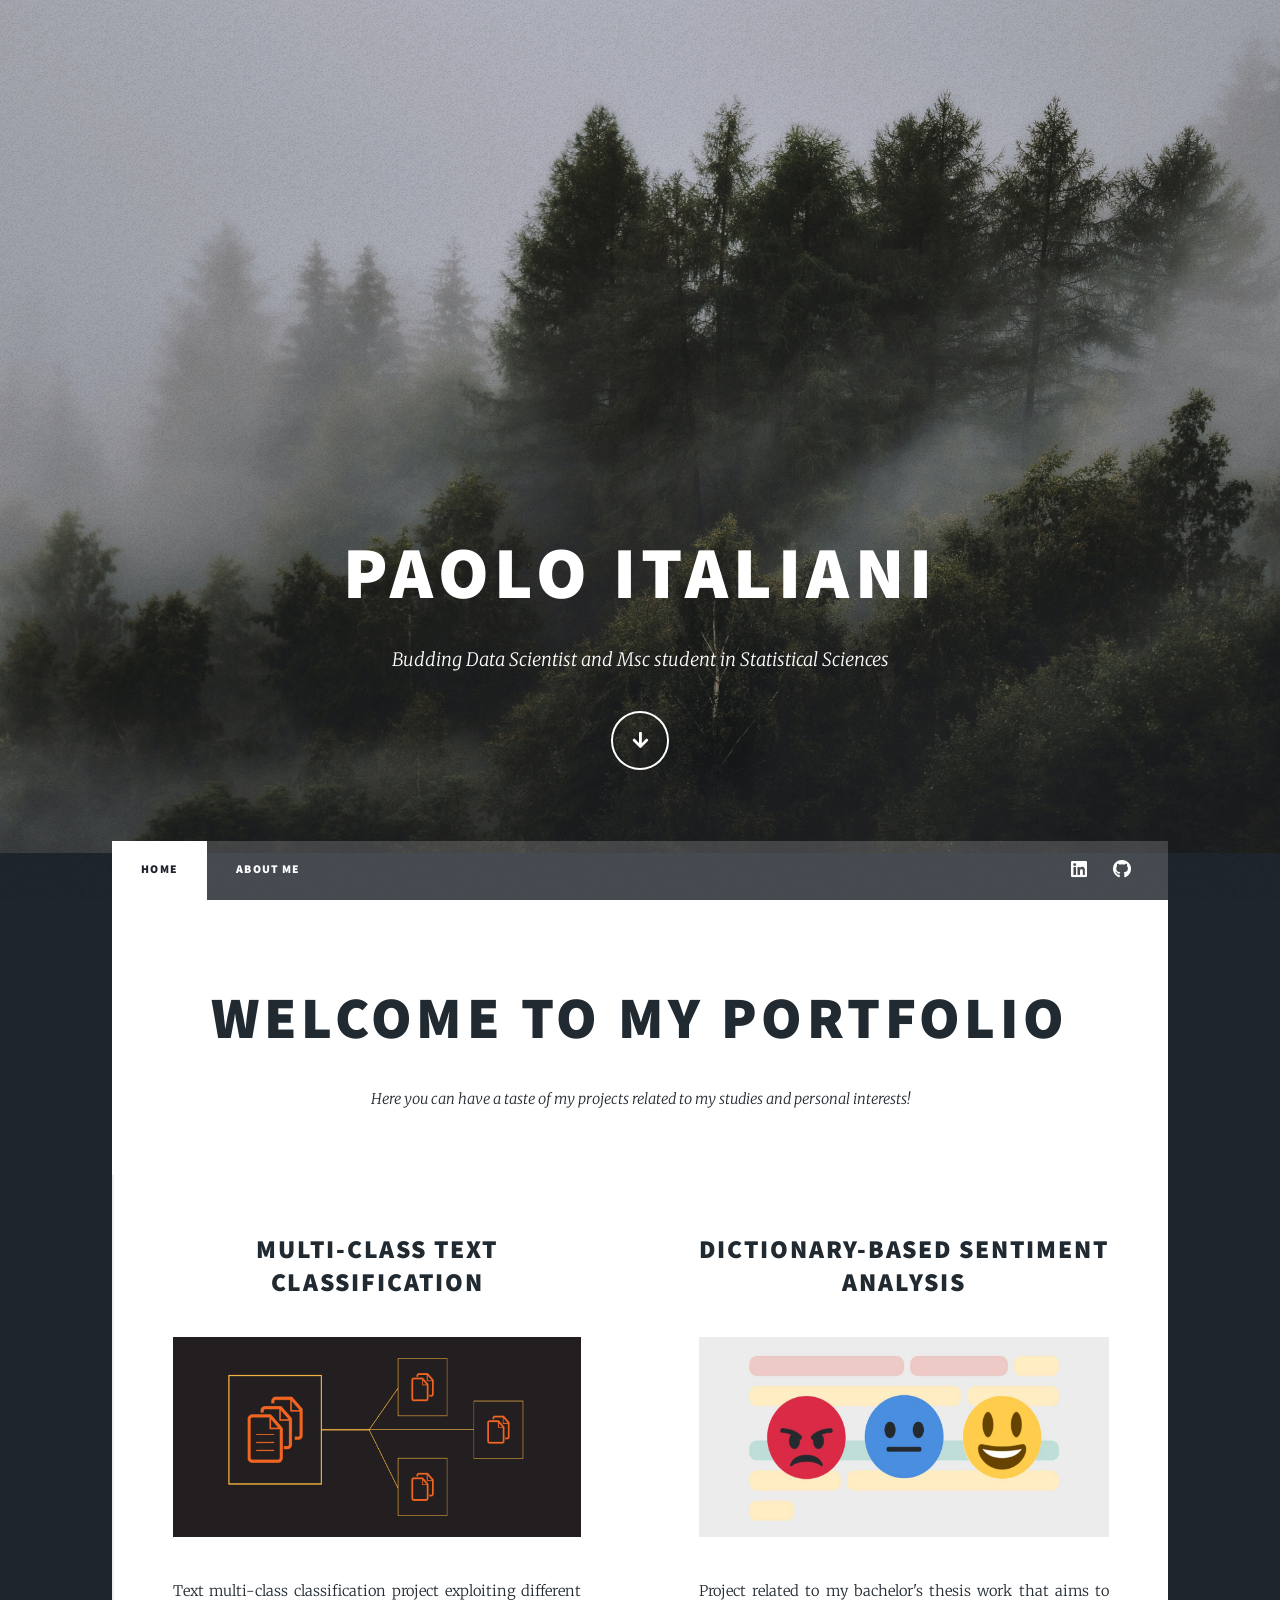
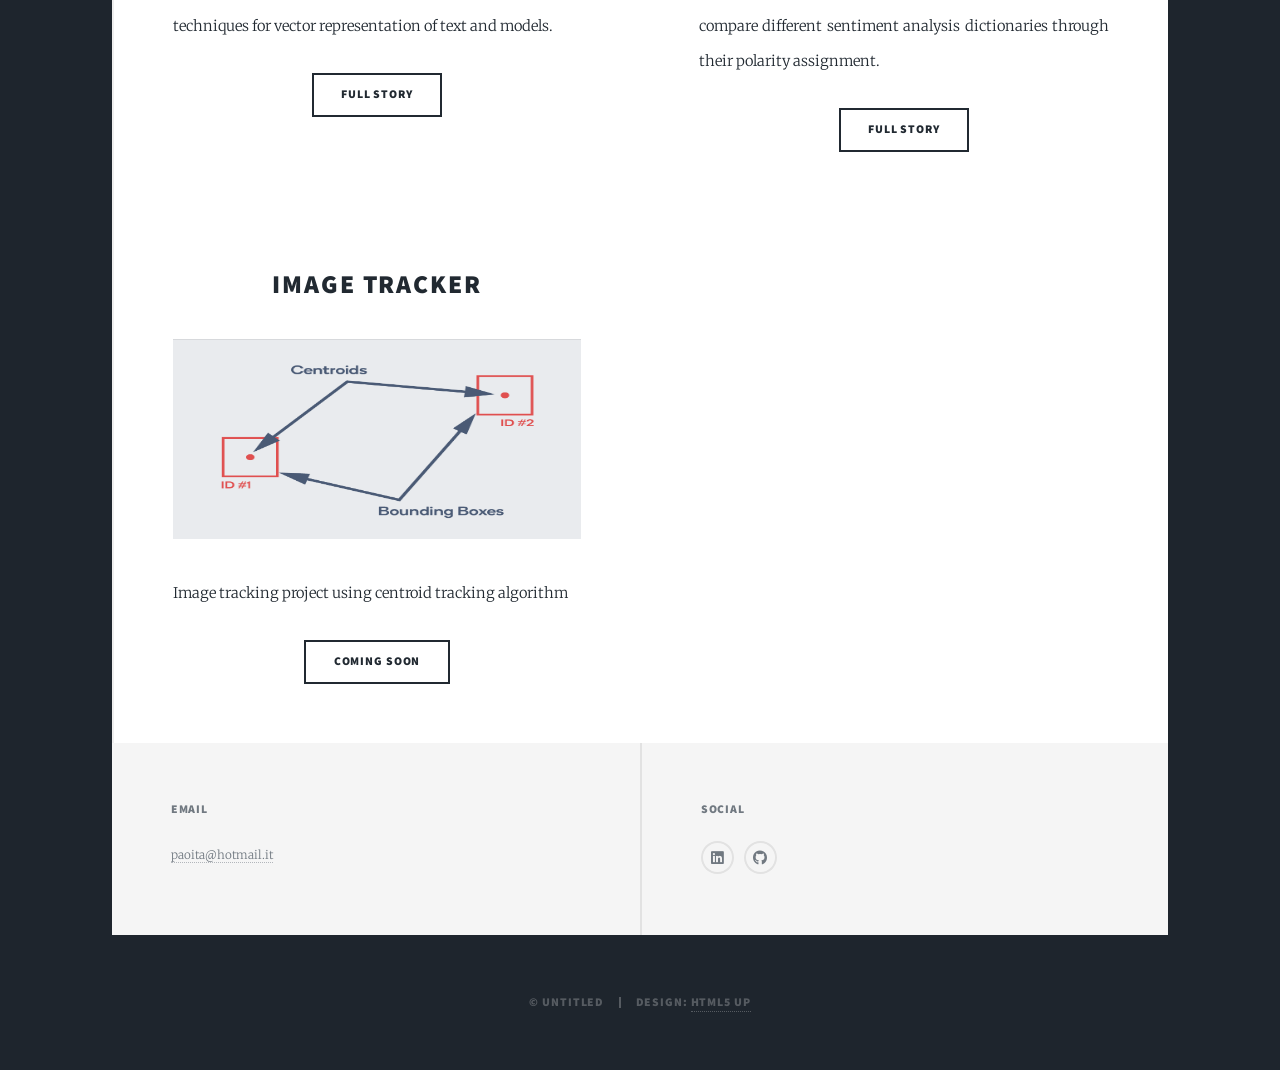
==== commit 33afe7a2: "commit" ====
--- a/index.html
+++ b/index.html
@@ -85,6 +85,7 @@
 										<li><a href="text_class.html" class="button">Full Story</a></li>
 									</ul>
 								</article>
+								
 								<article>
 									<header>
 										
@@ -94,6 +95,18 @@
 									<p>Project related to my bachelor's thesis work that aims to compare different sentiment analysis dictionaries through their polarity assignment.</p>
 									<ul class="actions special">
 										<li><a href="sentanalysis.html" class="button">Full Story</a></li>
+									</ul>
+								</article>
+								
+								<article>
+									<header>
+										
+										<h2><a >Image Tracker</a></h2>
+									</header>
+									<a  class="image fit"><img src="images/img_track.png" alt="" /></a>
+									<p>Image tracking project using centroid tracking algorithm</p>
+									<ul class="actions special">
+										<li><a  class="button">Coming Soon</a></li>
 									</ul>
 								</article>
 								
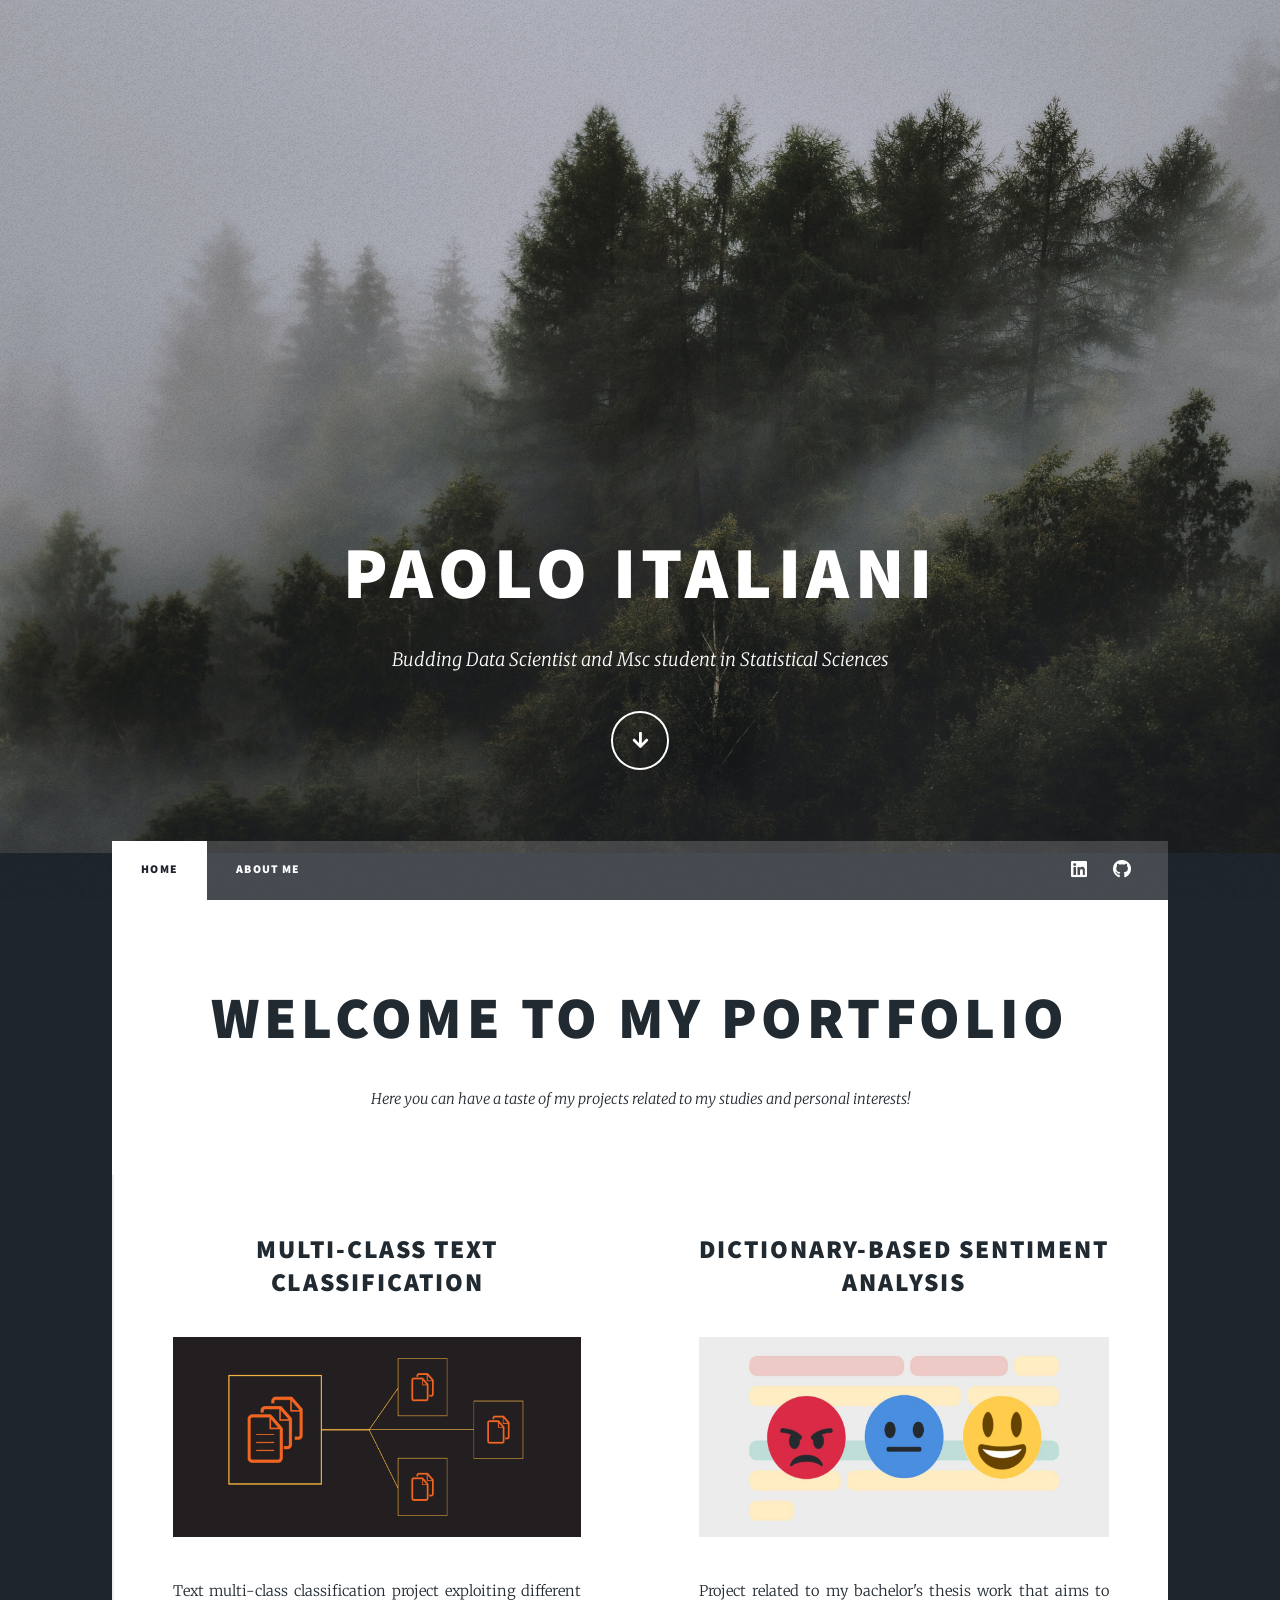
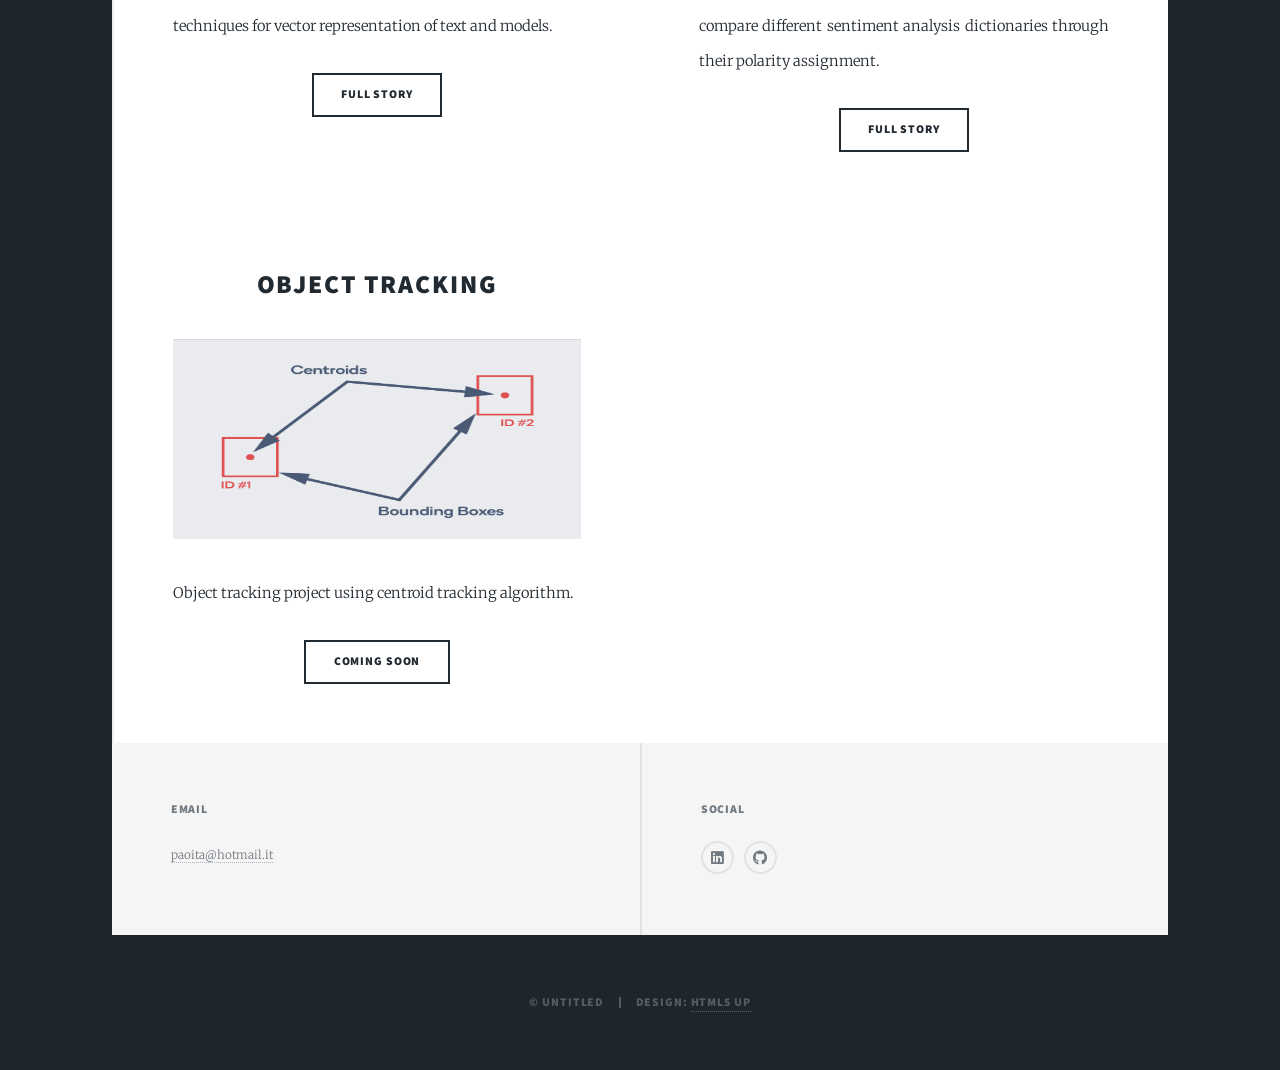
==== commit d1509b66: "commit" ====
--- a/index.html
+++ b/index.html
@@ -101,10 +101,10 @@
 								<article>
 									<header>
 										
-										<h2><a >Image Tracker</a></h2>
+										<h2><a >Object Tracking</a></h2>
 									</header>
 									<a  class="image fit"><img src="images/img_track.png" alt="" /></a>
-									<p>Image tracking project using centroid tracking algorithm</p>
+									<p>Object tracking project using centroid tracking algorithm.</p>
 									<ul class="actions special">
 										<li><a  class="button">Coming Soon</a></li>
 									</ul>
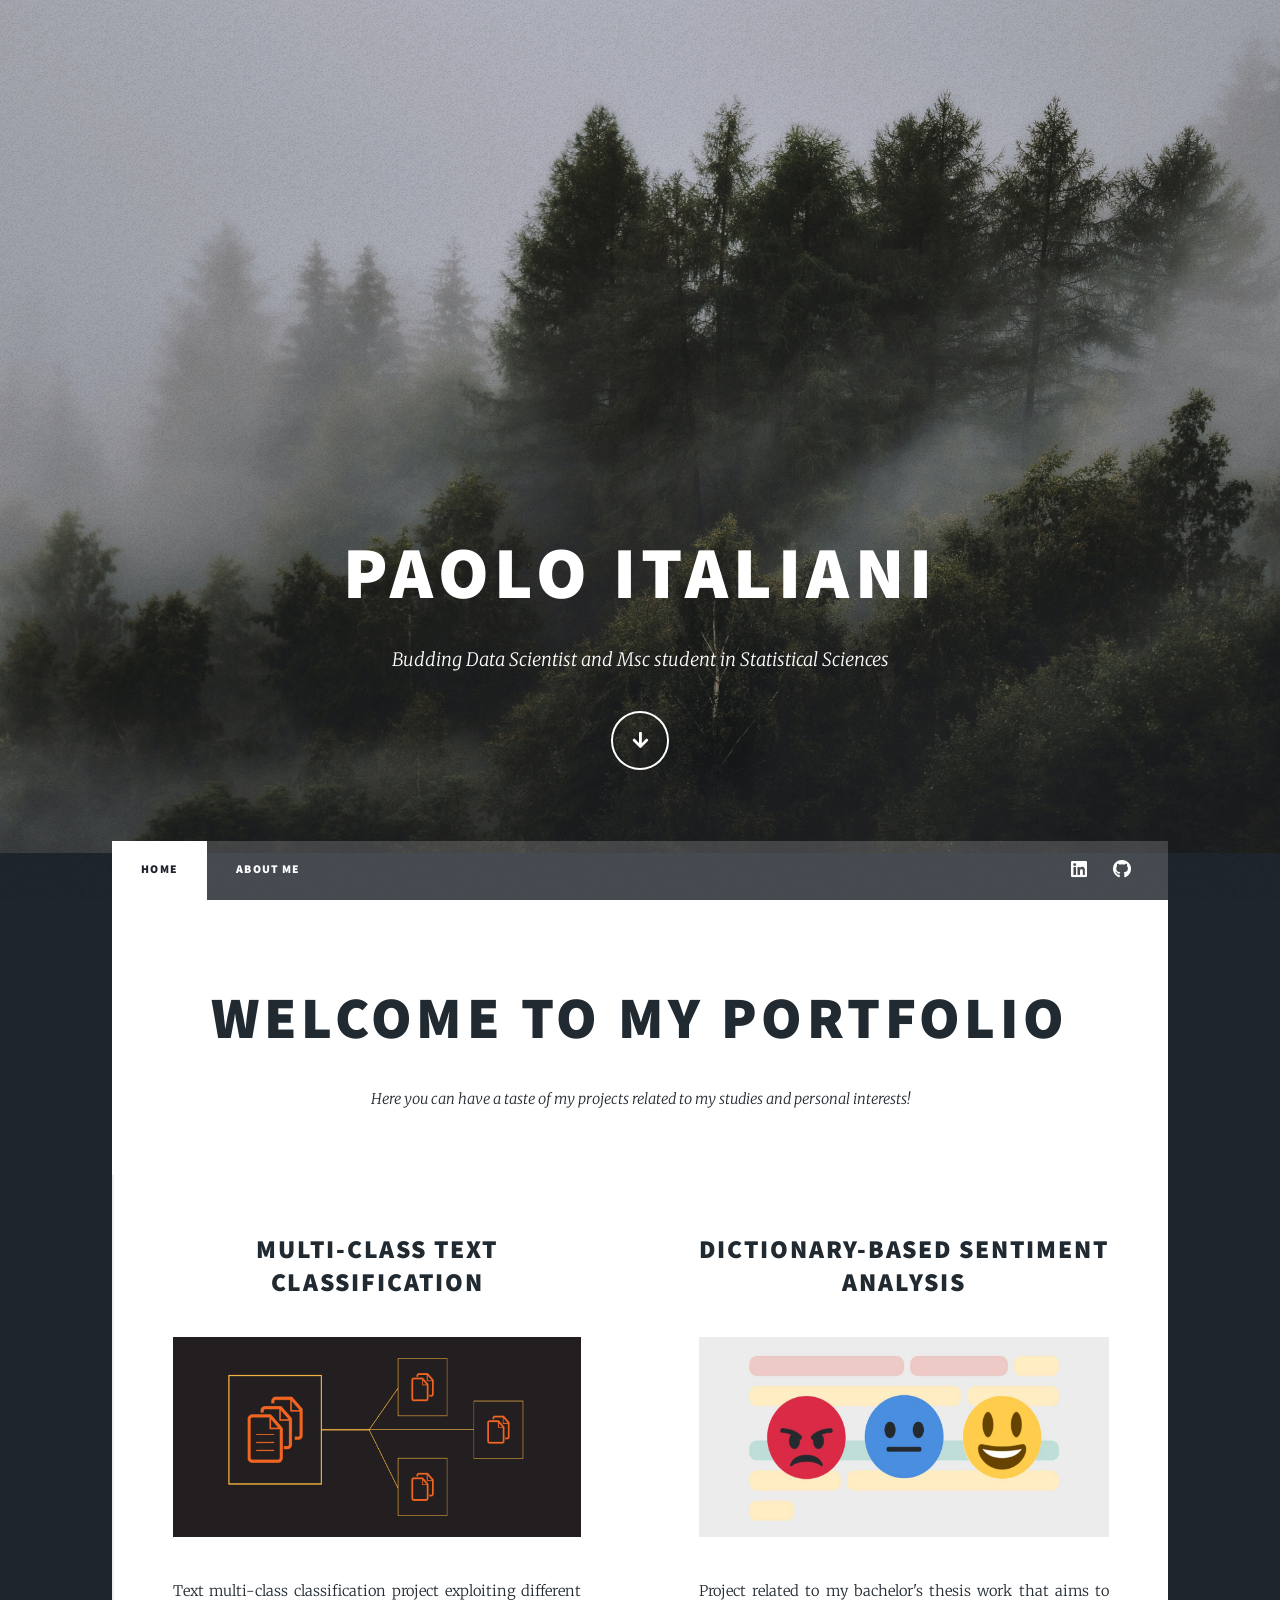
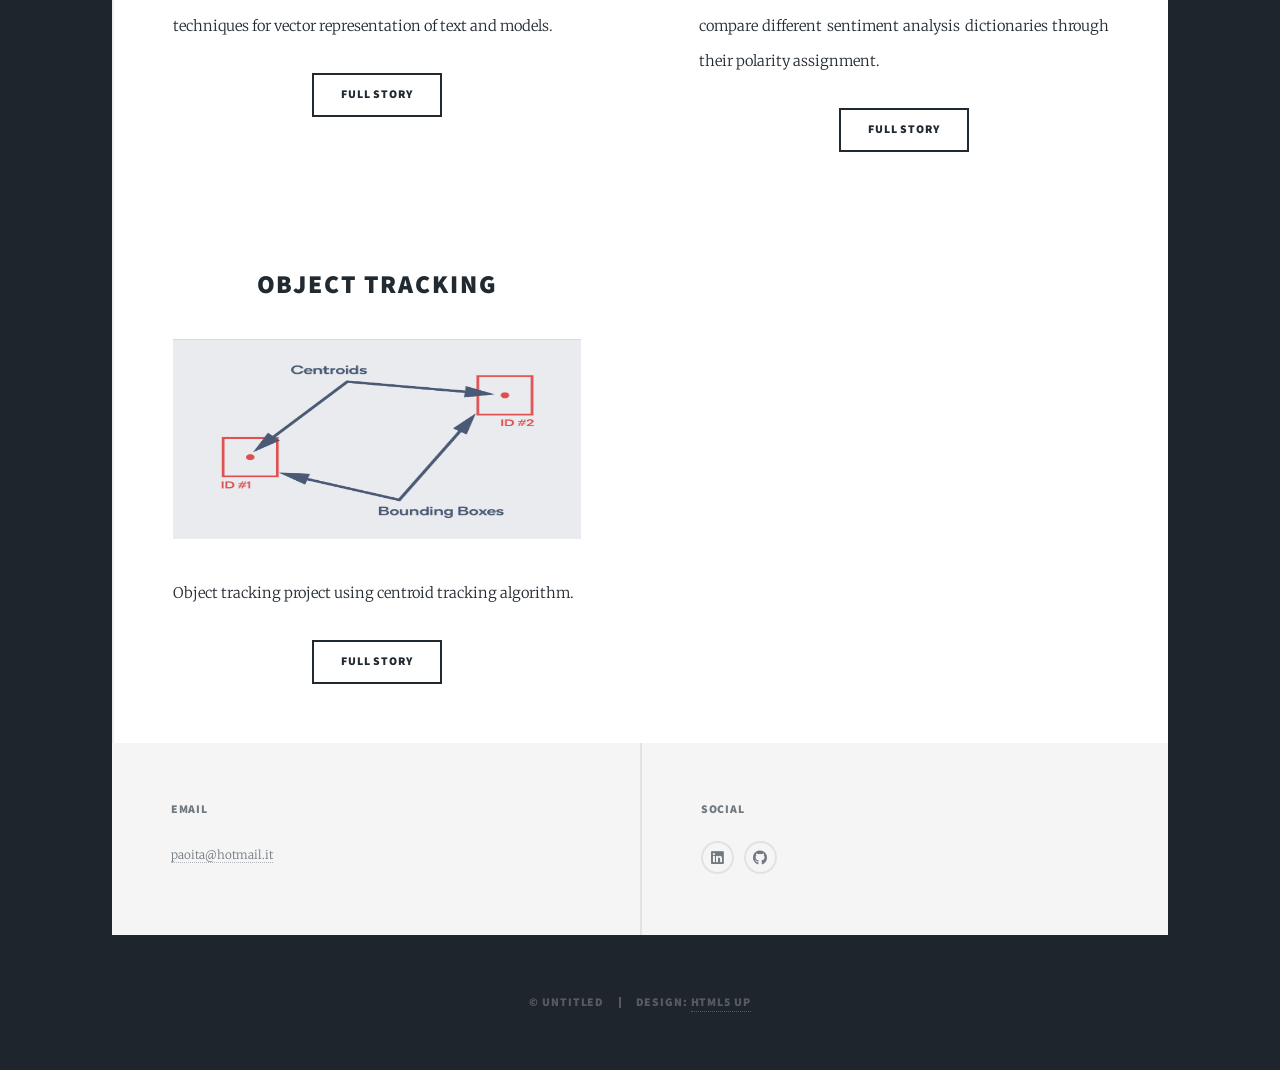
==== commit 532fc90b: "added object tracking project" ====
--- a/index.html
+++ b/index.html
@@ -101,12 +101,12 @@
 								<article>
 									<header>
 										
-										<h2><a >Object Tracking</a></h2>
+										<h2><a href="image_tracking.html">Object Tracking</a></h2>
 									</header>
-									<a  class="image fit"><img src="images/img_track.png" alt="" /></a>
+									<a href="image_tracking.html" class="image fit"><img src="images/img_track.png" alt="" /></a>
 									<p>Object tracking project using centroid tracking algorithm.</p>
 									<ul class="actions special">
-										<li><a  class="button">Coming Soon</a></li>
+										<li><a href="image_tracking.html" class="button">Full Story</a></li>
 									</ul>
 								</article>
 								
--- a/assets/css/main.css
+++ b/assets/css/main.css
@@ -24,6 +24,7 @@
 	font-size: 100%;
 	font: inherit;
 	vertical-align: baseline;}
+
 
 article, aside, details, figcaption, figure,
 footer, header, hgroup, menu, nav, section {
@@ -2498,10 +2499,12 @@
 		border: 0;
 		display: inline-block;
 		position: relative;
+		
 	}
 
 		.image img {
 			display: block;
+			
 		}
 
 		.image.left, .image.right {
@@ -2540,18 +2543,75 @@
 
 		.image.main {
 			display: block;
-			margin: 4rem 0;
+			margin: 0 auto;
 			width: 100%;
-		}
+			text-align: center
+		}
+
+		.image.main2 {
+			display: block;
+			margin: 0 auto;
+			width: 50%;
+			text-align: center
+		}
+
+		.image.main3 {
+			display: block;
+			margin: 0 auto;
+			width: 80%;
+			text-align: center
+		}
+
+		.image.main4 {
+			display: block;
+			margin: 0 auto;
+			width: 70%;
+			text-align: center
+		}
+
+		
 
 		
 
 			.image.main:first-child {
 				margin-top: 0;
+				text-align: center
 			}
 
 			.image.main img {
 				width: 100%;
+				text-align: center
+			}
+
+
+			.image.main2:first-child {
+				margin-top: 0;
+				text-align: center
+			}
+
+			.image.main2 img {
+				width: 100%;
+				text-align: center
+			}
+
+			.image.main3:first-child {
+				margin-top: 0;
+				text-align: center
+			}
+
+			.image.main3 img {
+				width: 100%;
+				text-align: center
+			}
+
+			.image.main4:first-child {
+				margin-top: 0;
+				text-align: center
+			}
+
+			.image.main4 img {
+				width: 100%;
+				text-align: center
 			}
 
 		@media screen and (max-width: 736px) {
@@ -2562,6 +2622,7 @@
 
 			.image.main {
 				margin: 2rem 0;
+				text-align: center
 			}
 
 		}
@@ -3674,6 +3735,7 @@
 		width: calc(100% - 4rem);
 		max-width: 72rem;
 		z-index: 2;
+		
 	}
 
 		#main > * {
@@ -4600,5 +4662,7 @@
 
 	}
 
+
+	
 	
 	
